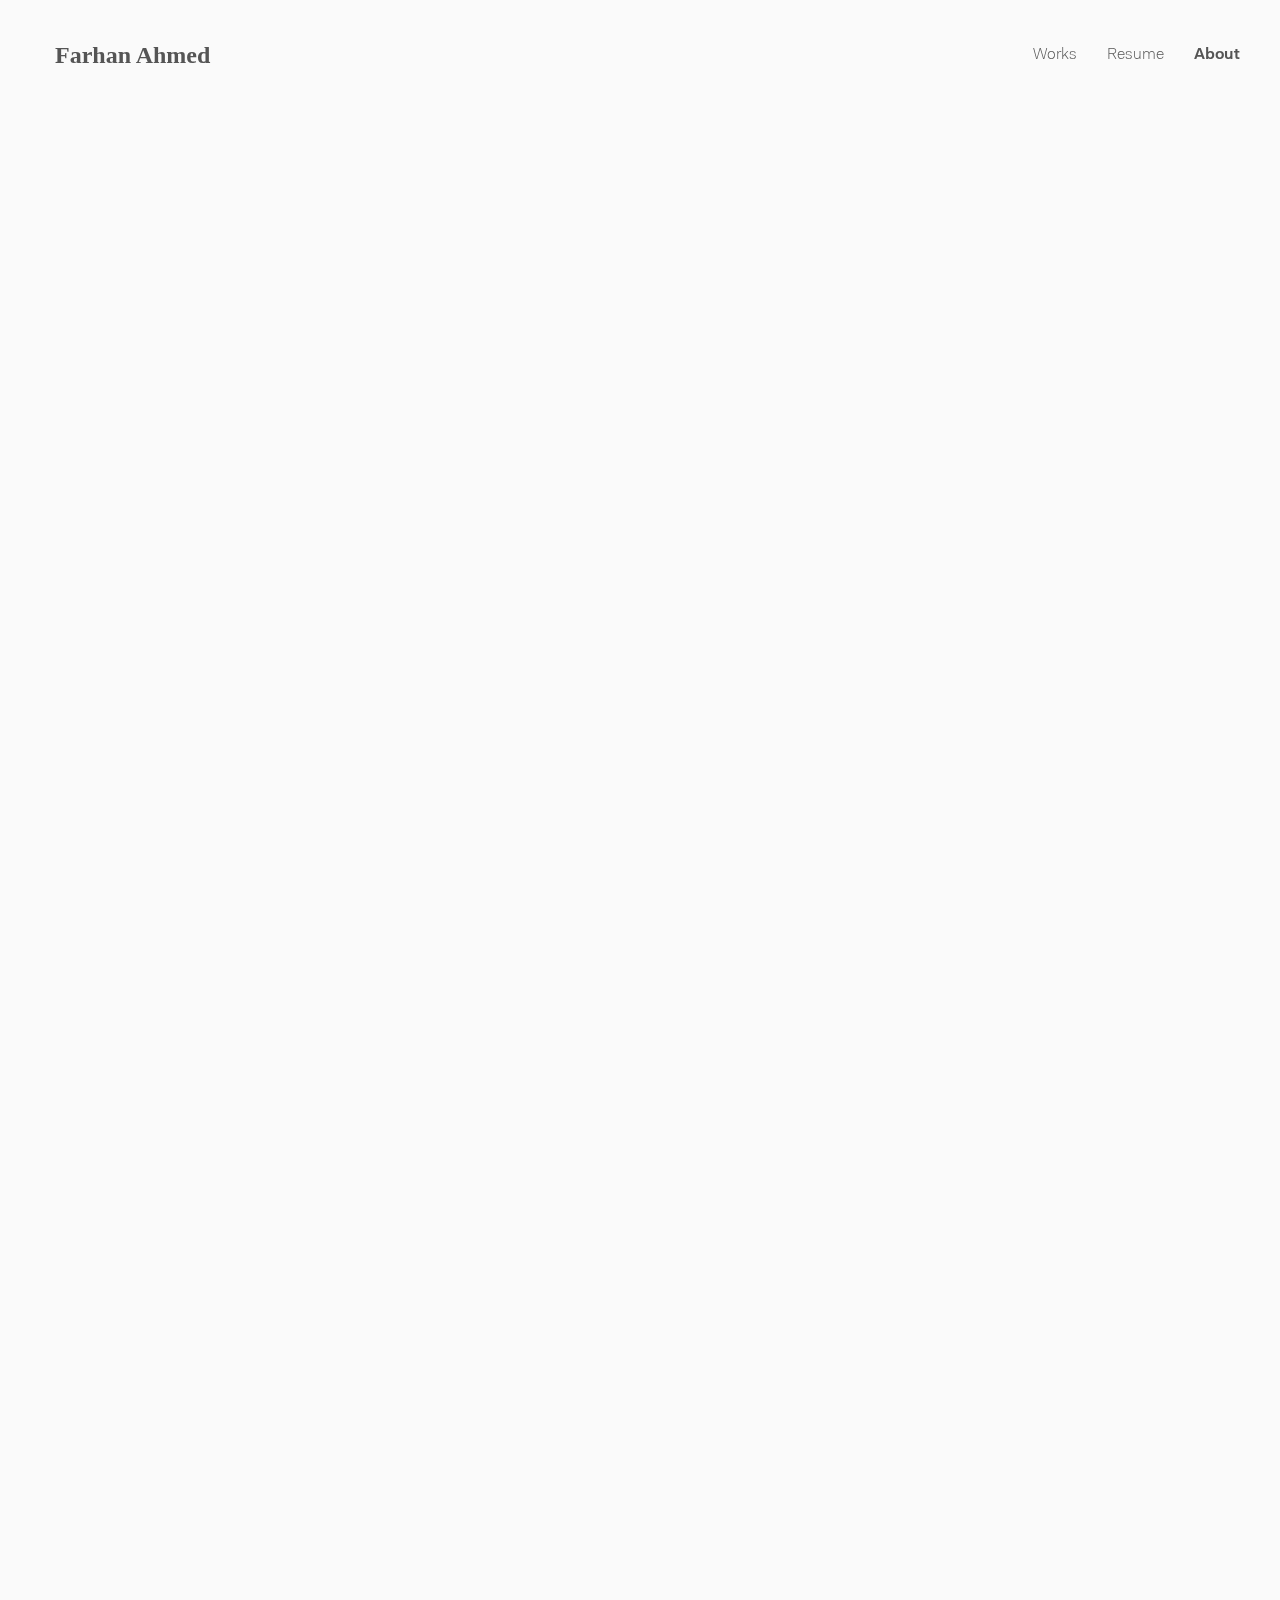
==== html/about-me.html @ 6e9c2b89 "added-ms-clarity" ====
<!DOCTYPE html>
<html>

  <head>
    
    <!-- Google tag (gtag.js) -->
    <script async src="https://www.googletagmanager.com/gtag/js?id=G-ZKFSQ82EQN"></script>
    <script>
    window.dataLayer = window.dataLayer || [];
    function gtag(){dataLayer.push(arguments);}
    gtag('js', new Date());
    
    gtag('config', 'G-ZKFSQ82EQN');
    </script>
    
    <!-- Microsoft clarity -->
    <script type="text/javascript">
      (function(c,l,a,r,i,t,y){
          c[a]=c[a]||function(){(c[a].q=c[a].q||[]).push(arguments)};
          t=l.createElement(r);t.async=1;t.src="https://www.clarity.ms/tag/"+i;
          y=l.getElementsByTagName(r)[0];y.parentNode.insertBefore(t,y);
      })(window, document, "clarity", "script", "nmdntxogv5");
    </script>
  

    <meta charset="utf-8">
    <meta name="viewport" content="width=device-width, user-scalable=false;">
    <title>About me</title>
    
    <!-- Latest compiled and minified CSS -->
<!-- jQuery -->
<script src="https://cdn.bootcss.com/jquery/2.1.1/jquery.min.js"></script>
<link rel="stylesheet" href="https://maxcdn.bootstrapcdn.com/bootstrap/3.3.7/css/bootstrap.min.css" integrity="sha384-BVYiiSIFeK1dGmJRAkycuHAHRg32OmUcww7on3RYdg4Va+PmSTsz/K68vbdEjh4u" crossorigin="anonymous">

<link rel="shortcut icon" type="image/x-icon" href="../../assets/logos/farhan_logo.ico">

<!-- Optional theme -->
<link rel="stylesheet" href="https://maxcdn.bootstrapcdn.com/bootstrap/3.3.7/css/bootstrap-theme.min.css" integrity="sha384-rHyoN1iRsVXV4nD0JutlnGaslCJuC7uwjduW9SVrLvRYooPp2bWYgmgJQIXwl/Sp" crossorigin="anonymous">

<!-- jQuery bootstrap.min.js-->
<script src="https://cdn.bootcss.com/jquery/2.1.1/jquery.min.js"></script>

<!-- Latest compiled and minified JavaScript -->
<script src="https://maxcdn.bootstrapcdn.com/bootstrap/3.3.7/js/bootstrap.min.js" integrity="sha384-Tc5IQib027qvyjSMfHjOMaLkfuWVxZxUPnCJA7l2mCWNIpG9mGCD8wGNIcPD7Txa" crossorigin="anonymous"></script>

    <link href="https://fonts.googleapis.com/css?family=Lato:300,300i,400,700,900|Roboto+Slab:300,400,700" rel="stylesheet">

    <!-- Stylesheet -->
    <link rel = "stylesheet" type = "text/css" href = "../css/style.css" />
    <link rel = "stylesheet" type = "text/css" href = "../css/fonts.css" />
    <link href="https://unpkg.com/aos@2.3.1/dist/aos.css" rel="stylesheet">
    <link rel="shortcut icon" type="image/x-icon" href="../assets/logos/farhan_logo.ico">

    <script src="https://use.fontawesome.com/a891bb0a11.js"></script>
    <script src="../js/script.js" charset="utf-8"></script>
    <script src="https://unpkg.com/aos@2.3.1/dist/aos.js"></script>


  </head>

  <body>

    <nav class="navbar navbar-default navbar-fixed-top" role="navigation">
      <div class="navbar-header">
        <button type="button" class="navbar-toggle" data-toggle="collapse" data-target="#collapsible-nav">
          <span class="sr-only">切换导航</span>
          <span class="icon-bar"></span>
          <span class="icon-bar"></span>
          <span class="icon-bar"></span>
        </button>
        <a class="navbar-brand" href="home.html">Farhan Ahmed</a>
      </div>
      <div class="collapse navbar-collapse navbar-right" id="collapsible-nav">
        <ul class="nav navbar-nav">
          <li><a class="hvr-underline-from-left" href="home.html#my-work">Works</a></li>
          <li><a class="hvr-underline-from-left" href="../assets/resume/Md_Farhan_Ahmed_Resume (3).pdf" target="_blank">Resume</a></li>
          <li><a class="selected hvr-underline-from-left" href="about-me.html">About</a></li>
        </ul>
      </div>
    </nav>
    
    <div class="container-fluid ">
      <div class="row" id="about-content" data-aos="fade-up" data-aos-duration="600">
        <div class="col-lg-7 col-md-7 col-sm-10 col-xs-12 col-centered">
          <div class="row">
            <div class="col-lg-7 col-md-7 col-sm-7 col-xs-12">
              <!-- Add different photos of activities and make the page more fun :) -->
              <h2>Hi, I'm Farhan o/</h2>
              <h6><span class="h6-T">Forward</span> Thinking Designer</h6>
              <br>
              <br>
              <div class="class hidden-lg hidden-md hidden-sm col-xs-12" style="padding:0px;">
                <img class="img-responsive" src="../assets/about-me-picture-3.jpg" alt="A picture of Farhan">
                <br><br>
              </div>
              <div class="subgroup">
                <h5 class="about-h5">Designer & Builder</h5>
                <p class="small-margin-bottom">I am a forward-thinking designer dedicated to creating works that improve people's lives.<br><br>

                  <span class="highlight highlight-about">I hold a Bachelor's degree in Cognitive Science with a minor in Computer Science from the University at Buffalo</span>, and a <span class="highlight highlight-about">Master's degree in Human-Computer Interaction from Carnegie Mellon University.</span> My professional experience includes roles as a Product Designer, UX Engineer, and Web Developer, gained during <span class="highlight highlight-about">my time at NASA Ames Research Center and National Fuel Gas.</span>
                  <br><br>
                
                  I am very much a big-picture thinker and enjoy working on products end to end, from research all the way to development. I bring unique, cross-functional insights to every project with my background in research, programming, and design. 
                </p>
              </div>
              <!-- <br> -->
              <!-- <br> -->
              <div class="subgroup">
                <h5 class="about-h5">Values</h5>
                <p class="small-margin-bottom">I believe values are what makes or breaks a person. Whether it's in my personal life or my professional career, these values hold a great importance to me. <br><br>

                  <span class="highlight highlight-about">Humility:</span> Being open minded and admitting when you're wrong is an important factor to me as a person. It allows me to grow in many different aspects as a person and all the roles I play in my life.  <span class="highlight highlight-about">It doesn't matter where you stand in life, anyone and everyone can be wrong, and that's ok.</span> <br><br>

                  <span class="highlight highlight-about">Enjoyment:</span> An often overlooked idea in general life is the enjoyment of what you do. To me, if I don't enjoy something, I move on. Of course, you can't enjoy everything every time but if you get to a point where  you don't find something fun, I think it's important to recognize that and move forward. <br><br>

                  <span class="highlight highlight-about">Honesty:</span> I am firm believer that the truth will always prevail. I very much value telling and being told the truth, there's no reason to hide it since it will come out at some point :/

                </p>
              </div>
              <!-- <br> -->
              <!-- <br> -->
              <div class="subgroup">
                <h5 class="about-h5">Hobbies & Interests</h5>
                <p><span class="highlight highlight-about">Going to the Gym:</span> Everyday I go to the gym and it's one of my favorite parts of my day. My favorite compound movement is the deadlift! I also really enjoy bench pressing although I can't say I'm all that impressive at it. As for muscle groups, I really enjoy bicep-oriented movements such as behind the back cable curls, reverse curls, and the classic barbell curls. <br><br>

                  <span class="highlight highlight-about">Trying New Things:</span> I love exploring new places, trying new experiences, and tasting different foods. I consider myself adventurous and willing to step outside my comfort zone, as long as it doesn't compromise my values.
              </p>
              </div>
            </div>

            <div class="col-side col-lg-5 col-md-5 col-sm-5 col-xs-12">
              <img class="img-responsive xs-hidden-manual" src="../assets/about-me-picture-3.jpg" alt="A picture of Farhan">
              <br><br><br>
              <div class="content-box-side">
                <h5 class="about-subtitle">Contact</h5>
                <a href="mailto:kaizufarhan@gmail.com"><p>kaizufarhan@gmail.com</p></a>
              </div>
              <br><br>
              <div class="content-box-side">
                <h5 class="about-subtitle">Connection & More</h5>
                <a href="https://www.linkedin.com/in/farhanahmed45/" target="_blank"><p>LinkedIn</p></a>
                <a href="../assets/resume/Md_Farhan_Ahmed_Resume (3).pdf" target="_blank"><p>Resume</p></a>
              </div>
            </div>
          </div>
        </div>
      </div>
    </div>
    <div class="container-fluid">
      <div class="row footer-row">
        <div class="footer col-xs-12 col-sm-12 col-md-12 col-lg-12">
          <p class="footer-text"></p>
        </div>
        <div class="footer-icons col-xs-12 col-sm-12 col-md-12 col-lg-12">
          <p>
            <a href="https://www.linkedin.com/in/farhanahmed45/" target="_blank"><i class="fa fa-linkedin fa-lg" aria-hidden="true"></i></a>
            <a href="mailto:kaizufarhan@gmail.com" target="_blank"><i class="fa fa-envelope-o fa-lg" aria-hidden="true"></i></a>
          </p>
          <br>
          <!-- <p class="footer-text-small">Tony Yanfeng Jin © 2017-2018 All Rights Reserved</p> -->

        </div>
      </div>
    </div>


  </body>

</html>
---- css/style.css ----
:root {
    --primary-black: #555555;
    --secondary-black: #868686;
    --tertiary-black: #aaaaaa;
    --primary-text: #111111;


    --highlight-main: #ebbd9e;
    --highlight-walker: #5AD1FF60;
    --highlight-up: #58CCD560;
    --highlight-REI: #FABB5460;
    --highlight-cook-fresh: #CFEB6860;
    --highlight-THD: #FDAA7560;
    --highlight-eatxplore: #F9CB4260;
    --highlight-fordscooter:#4297f960;
    --highlight-ubapp:#72b5fc7c;
    --highlight-thriller: #BB142215;
    --highlight-photos: #1A73E825;
    --highlight-google: #366FF225;
    --highlight-about: #ffdcc5;
    --highlight-nasa: #ffcfc7;

    --nasa-color:#E4002B;
    --ubapp-color:#005BBB;
    --THD-color:#F96302;
    --eatxplore-color:#F9CB42;
    --fordscooter-color: #1A72C4;
    --walker-color:#5AD1FF;
    --about-color: #FF4500;
    --cookfresh-color: #CFEB68;
    --photos-color:#1A73E8;
    --google-color:#366FF2;
}


body {
  background-color: #fafafa;
}

strong {
  font-weight: 400;
}

hr {
  color: var(--secondary-black);
  background-color: var(--secondary-black);
  border: none;
  height: 1px;
  width: 40px;
  margin-top: 20px;
  margin-bottom: 40px;
}

.subgroup {
  padding-bottom: 32px;
}

.subgroup li {
  margin-top: 8px;
  margin-left: 32px;
}


.p-center-wrapper {
  text-align: center;
  font-weight: 400;
}

.feature-row {
  padding-bottom: 80px;
}

.video-features {
    width: 85%;
    border-radius: 16px;
    box-shadow: 2px 4px 24px rgba(0,0,0,0.10);
}

.video-features-google {
    width: 90%;
    box-shadow: 2px 4px 24px rgba(0,0,0,0.10);
}

.video-feature-title {
  margin-top: 12vw;
  font-family: 'Circular Std Black' !important;
  font-size: 34px !important;
  padding-bottom: 12px;
  line-height: 40px !important;
}

.video-feature-title-google {
  margin-top: 8vw;
  font-family: 'Circular Std Black' !important;
  font-size: 34px !important;
  padding-bottom: 12px;
  line-height: 40px !important;
}



.video-feature-title-ubapp {
  color: var(--ubapp-color) !important;
}

.video-feature-title-eatxplore {
  color: var(--eatxplore-color) !important;
}

.video-feature-title-fordscooter {
  color: var(--fordscooter-color) !important;

}

.video-feature-title-photos {
  color: var(--photos-color) !important;
}

.video-feature-subtitle {
  font-family: 'Fakt', sans-serif;
  font-size: 18px;
  font-weight: 400;
  line-height: 24px;
  color: var(--primary-black);
  padding-bottom: 12px;
}


.video-alternative-title {
  font-family: 'Circular Std Black' !important;
  font-size: 56px !important;
  padding-bottom: 12px;
  line-height: 40px !important;
  color:#1A73E850 !important;
}

.video-alternative-subtitle {
  font-family: 'Fakt', sans-serif;
  font-size: 18px;
  font-weight: 400;
  line-height: 24px;
  color: var(--primary-black);
  padding-bottom: 12px;
}

.photos-pros {
  font-family: 'Circular Std Black';
  font-size: 18px;
  color: #5694EE;
  letter-spacing: 0.56px;
}

.video-feature-content {
  font-size: 14px !important;
  line-height: 20px !important;
}

.bg-nasa {
  background: url('../assets/nasa/bg-nasa-highlight-reel.mp4') no-repeat center center;
  background-size: cover;
}

.bg-fordscooter {
  background: url('../assets/ford-scooter/bg-fordscooter-1.png') no-repeat center center;
  background-size: cover;
}

.bg-ubapp {
  background: url('../assets/ubapp/bg-ubapp.png') no-repeat center center;
  background-size: cover;
}

.bg-THD {
  background: url('../assets/THD-jumbotron.jpg') no-repeat center center;
  background-size: cover;
}

.bg-eatxplore {
  background: url('../assets/eatxplore-jumbotron.jpg') no-repeat center center;
  background-size: cover;
}

.bg-walker {
  background: url('../assets/walker-jumbotron.jpg') no-repeat center center;
  background-size:cover;
}

.bg-up {
  background: url('../assets/up-jumbotron.jpg') no-repeat center center;
  background-size:cover;
}

.bg-REI {
  background: url('../assets/REI-jumbotron.jpg') no-repeat center center;
  background-size:cover;
}

.bg-cookfresh {
  background: url('../assets/cookfresh-jumbotron.jpg') no-repeat center center;
  background-size:cover;
}

.bg-thriller {
  background: url('../assets/thriller-jumbotron-gradient.jpg') no-repeat center center;
  background-size:cover;
}

.bg-photos {
  background: url('../assets/photos-jumbotron.png') no-repeat center center;
  background-size:cover;
}

.bg-google {
  background: url('../assets/google-jumbotron.png') no-repeat center center;
  background-size:cover;
}

.jumbotron {
  height: 100vh;
  color: var(--primary-black);
  background:transparent;
  padding-bottom: 0px;
  margin-bottom: 0px;
}

.jumbotron-text {
  position: absolute;
  top: 50%;
  left: 50%;
  -webkit-transform: translate(-50%, -50%);
  transform: translate(-50%, -50%);
}

.jumbotron h1 {
  font-family: 'Circular Std Medium' !important;
  font-size: 40px;
  color: var(--primary-black);
  text-align: center;
  text-transform: uppercase;
  letter-spacing: 8px;
}

.jumbotron p {
  font-family: 'Fakt', sans-serif;
  font-size: 16px;
  font-weight: 100;
  line-height: 32px;
  color: var(--secondary-black);
  text-align: center;
}

.first-section {
  margin-top: -120px !important;
}



/* Fade in Animation */
/* . {
    opacity: 0;
    -webkit-transition: opacity 1s ease-in;
       -moz-transition: opacity 1s ease-in;
        -ms-transition: opacity 1s ease-in;
         -o-transition: opacity 1s ease-in;
            transition: opacity 1s ease-in;
} */

/* ..load {
    opacity: 1;
} */

.spinner-wrapper {
  position: fixed;
  top: 0;
  left: 0;
  right: 0;
  bottom: 0;
  background-color: #FAFAFA;
  z-index: 999999;
}

.la-line-scale,
.la-line-scale > div {
    position: relative;
    -webkit-box-sizing: border-box;
       -moz-box-sizing: border-box;
            box-sizing: border-box;
}
.la-line-scale {
    display: block;
    font-size: 0;
    color: #fff;
}

.la-line-scale h4 {
  font-family: "Circular Std Black" !important;
  font-size: 18px;
  color: var(--primary-black);
  padding:4px 0px 2px 0px;
}

.la-line-scale h5 {
  font-family: "Fakt" !important;
  font-weight: 200;
  font-size: 14px;
  color: var(--primary-black);
  max-width: 500px;
  line-height: 20px;
}

.la-line-scale.la-dark {
    color: var(--primary-black);
}
.la-line-scale > div {
    display: inline-block;
    float: none;
    background-color: currentColor;
    border: 0 solid currentColor;
}
.la-line-scale {
    width: auto;
    height: auto;
    position: absolute;
    top: 50%;
    left: 50%;
    transform: translate(-50%, -70%);
}
.la-line-scale > div {
    width: 4px;
    height: 32px;
    margin: 2px;
    margin-top: 0;
    margin-bottom: 0;
    border-radius: 0;
    -webkit-animation: line-scale 1.2s infinite ease;
       -moz-animation: line-scale 1.2s infinite ease;
         -o-animation: line-scale 1.2s infinite ease;
            animation: line-scale 1.2s infinite ease;
}
.la-line-scale > div:nth-child(1) {
    -webkit-animation-delay: -1.2s;
       -moz-animation-delay: -1.2s;
         -o-animation-delay: -1.2s;
            animation-delay: -1.2s;
}
.la-line-scale > div:nth-child(2) {
    -webkit-animation-delay: -1.1s;
       -moz-animation-delay: -1.1s;
         -o-animation-delay: -1.1s;
            animation-delay: -1.1s;
}
.la-line-scale > div:nth-child(3) {
    -webkit-animation-delay: -1s;
       -moz-animation-delay: -1s;
         -o-animation-delay: -1s;
            animation-delay: -1s;
}
.la-line-scale > div:nth-child(4) {
    -webkit-animation-delay: -.9s;
       -moz-animation-delay: -.9s;
         -o-animation-delay: -.9s;
            animation-delay: -.9s;
}
.la-line-scale > div:nth-child(5) {
    -webkit-animation-delay: -.8s;
       -moz-animation-delay: -.8s;
         -o-animation-delay: -.8s;
            animation-delay: -.8s;
}
.la-line-scale.la-sm {
    width: 20px;
    height: 16px;
}
.la-line-scale.la-sm > div {
    width: 2px;
    height: 16px;
    margin: 1px;
    margin-top: 0;
    margin-bottom: 0;
}
.la-line-scale.la-2x {
    width: 80px;
    height: 64px;
}
.la-line-scale.la-2x > div {
    width: 8px;
    height: 64px;
    margin: 4px;
    margin-top: 0;
    margin-bottom: 0;
}
.la-line-scale.la-3x {
    width: 120px;
    height: 96px;
}
.la-line-scale.la-3x > div {
    width: 12px;
    height: 96px;
    margin: 6px;
    margin-top: 0;
    margin-bottom: 0;
}
/*
 * Animation
 */
@-webkit-keyframes line-scale {
    0%,
    40%,
    100% {
        -webkit-transform: scaleY(.4);
                transform: scaleY(.4);
    }
    20% {
        -webkit-transform: scaleY(1);
                transform: scaleY(1);
    }
}
@-moz-keyframes line-scale {
    0%,
    40%,
    100% {
        -webkit-transform: scaleY(.4);
           -moz-transform: scaleY(.4);
                transform: scaleY(.4);
    }
    20% {
        -webkit-transform: scaleY(1);
           -moz-transform: scaleY(1);
                transform: scaleY(1);
    }
}
@-o-keyframes line-scale {
    0%,
    40%,
    100% {
        -webkit-transform: scaleY(.4);
             -o-transform: scaleY(.4);
                transform: scaleY(.4);
    }
    20% {
        -webkit-transform: scaleY(1);
             -o-transform: scaleY(1);
                transform: scaleY(1);
    }
}
@keyframes line-scale {
    0%,
    40%,
    100% {
        -webkit-transform: scaleY(.4);
           -moz-transform: scaleY(.4);
             -o-transform: scaleY(.4);
                transform: scaleY(.4);
    }
    20% {
        -webkit-transform: scaleY(1);
           -moz-transform: scaleY(1);
             -o-transform: scaleY(1);
                transform: scaleY(1);
    }
}


/* Fade in Animation End */


#about-content p normal {
  font-weight: 400;
}

.selected {
  font-weight: bold !important;
}

.selected-footer {
  font-weight: bold !important;
  vertical-align: middle;
}

/*Centered column*/
.col-centered{
  float: none;
  margin: 0 auto;
}

.small-margin-bottom {
  margin-bottom: 10px !important;
}


.section-divider {
  padding-top: 80px;
  text-align: center;
  padding-bottom: 100px;
}

.dot1, .dot2 {
  margin-right: 30px;
}

.dot1, .dot2, .dot3 {
  display: inline-block;
  width: 5px;
  height: 5px;
  border-radius: 30%;
  -moz-border-radius: 30%;
  -webkit-border-radius: 30%;
  background-color: black;
}

.group .row {
  margin: 0px;
}



.subgroup-right-side {
  padding-left: 0px;
  padding-right: 15px;
}

/* Image that spans the whole container */
.full-img {
  width: 100%;
  height: 100%;
  border-radius: 6px;
}

/* Image that spans the whole screen */
.full-screen-img {
  width: 100%;
}

/* Highlight Text & Animation*/

.highlight {
  position: relative;
  background-origin: 0;
  background-size: 200% 100%;
  background-repeat: repeat-x;
  background-position: 0 100%;
  transition: background-position 0.8s ease-out;
  padding: 4px 0px;
}

.highlight.shown {
  position: relative;
  background-origin: 0;
  background-size: 200% 100%;
  background-repeat: repeat-x;
  background-position: -100% 100%;
  transition: background-position 0.8s ease-out;
}

.highlight-nasa {
  background-image: linear-gradient(to right, transparent 50%, var(--highlight-nasa) 50%);
}

.highlight-nasa.shown {
  background-image: linear-gradient(to right, transparent 50%, var(--highlight-nasa) 50%);
}

.highlight-fordscooter {
  background-image: linear-gradient(to right, transparent 50%, var(--highlight-fordscooter) 50%);
}

.highlight-fordscooter.shown {
  background-image: linear-gradient(to right, transparent 50%, var(--highlight-fordscooter) 50%);
}

.highlight-ubapp {
  background-image: linear-gradient(to right, transparent 50%, var(--highlight-ubapp) 50%);
}

.highlight-ubapp.shown {
  background-image: linear-gradient(to right, transparent 50%, var(--highlight-ubapp) 50%);
}

.highlight-about {
  background-image: linear-gradient(to right, transparent 50%, var(--highlight-about) 50%);
}

.highlight-about.shown {
  background-image: linear-gradient(to right, transparent 50%, var(--highlight-about) 50%);
}



.highlight-link {
  position: relative;
  background-image: linear-gradient(to right, transparent 50%, var(--highlight-main) 50%);
  background-origin: 0;
  background-size: 200% 30%;
  background-repeat: repeat-x;
  background-position: 0 80%;
  transition: background-position 0.8s ease-out;
  transition-delay: 0.5s;
  padding: 4px 0px;
}

.highlight-link.shown {
  position: relative;
  background-image: linear-gradient(to right, transparent 50%, var(--highlight-main) 50%);
  background-origin: 0;
  background-size: 200% 30%;
  background-repeat: repeat-x;
  background-position: -100% 80%;
  transition: background-position 0.8s ease-out;
  transition-delay: 0.5s;
}


.ubapp-h5{
  border-left: 6px solid var(--ubapp-color);
  padding-left: 28px;
}

.fordscooter-h5 {
  border-left: 6px solid var(--fordscooter-color);
  padding-left: 28px;
}

.nasa-h5 {
  border-left: 6px solid var(--nasa-color);
  padding-left: 28px;
}

.nasa-h3{
  border-left: 3px solid var(--nasa-color);
  padding-left: 28px;
  font-style: italic;
}

.walker-h5 {
  border-left: 6px solid var(--walker-color);
  padding-left: 28px;
}

.about-h5 {
  border-left: 6px solid var(--about-color);
  padding-left: 28px;
}

.cookfresh-h5 {
  border-left: 6px solid var(--cookfresh-color);
  padding-left: 28px;
}

.photos-h5 {
  border-left: 6px solid var(--photos-color);
  padding-left: 28px;
}

.google-h5 {
  border-left: 6px solid var(--google-color);
  padding-left: 28px;
}

.img-caption {

  text-align: center;
  font-size: 12px !important;
  font-weight: 100 !important;
  font-style: italic;
}




/********* Down arrow on Portfolio page **********/
@-moz-keyframes bounce {
  0%, 20%, 50%, 80%, 100% {
    -moz-transform: translateY(0);
    transform: translateY(0);
  }
  40% {
    -moz-transform: translateY(-20px);
    transform: translateY(-20px);
  }
  60% {
    -moz-transform: translateY(-10px);
    transform: translateY(-10px);
  }
}
@-webkit-keyframes bounce {
  0%, 20%, 50%, 80%, 100% {
    -webkit-transform: translateY(0);
    transform: translateY(0);
  }
  40% {
    -webkit-transform: translateY(-20px);
    transform: translateY(-20px);
  }
  60% {
    -webkit-transform: translateY(-10px);
    transform: translateY(-10px);
  }
}
@keyframes bounce {
  0%, 20%, 50%, 80%, 100% {
    -moz-transform: translateY(0);
    -ms-transform: translateY(0);
    -webkit-transform: translateY(0);
    transform: translateY(0);
  }
  40% {
    -moz-transform: translateY(-20px);
    -ms-transform: translateY(-20px);
    -webkit-transform: translateY(-20px);
    transform: translateY(-20px);
  }
  60% {
    -moz-transform: translateY(-10px);
    -ms-transform: translateY(-10px);
    -webkit-transform: translateY(-10px);
    transform: translateY(-10px);
  }
}

i {
  display: block;
  color: var(--primary-black);
}
.arrow {
  position: absolute;
  bottom: 0;
  left: 50%;
  margin-left: -20px;
  margin-bottom: -8px;
  width: 40px;
  height: 0px; /*change with size of arrow to make sit on bottom */
/*   background-image: url(); */
/*   background-size: contain; */
}

.bounce {
  -moz-animation: bounce 2s ;
  -webkit-animation: bounce 2s ;
  animation: bounce 2s ;
  animation-delay: 1s;
}
/********* end of down arrow *************/


/* Portfolio Card Grid Only*/
.thumbnail-grid {
  margin: 4px 0 0 0;
  padding: 0;
  list-style: none;
  display: block;
  text-align: center;
  width:100%;
}

.thumbnail-grid:after {
  clear: both;
}

.thumbnail-grid:after, .imgbox:before {
  content: '';
  display: table;
}



/**********************Side bar for navigation in portfolio pieces*******************8*/
.bs-docs-sidebar {
  padding-left: 20px;
  margin-top: 20px;
  margin-bottom: 20px;
}
/* all links in sidebar*/
.bs-docs-sidebar .nav>li>a {
    color: var(--secondary-black);
    padding: 4px 20px;
    font-family: 'Fakt', sans-serif;
    font-size: 1.1em;
    font-weight: 200;
}
/* nested links in sidebar*/
.bs-docs-sidebar .nav .nav>li>a {
    padding-top: 1px;
    padding-bottom: 1px;
    padding-left: 30px;
    font-size: 1em;
}
/* add transparent border to all links in sidebar*/
.bs-docs-sidebar .nav>li>a {
    border-left: 2px solid transparent;
}
/* active & hover links in sidebar*/
.bs-docs-sidebar .nav>.active>a,
.bs-docs-sidebar .nav>li>a:hover,
.bs-docs-sidebar .nav>li>a:focus {
    color: var(--primary-black);
    text-decoration: none;
    font-weight: 400;
    background-color: transparent;
    border-left: 1px solid black;
}
/* change font weight for all active links in sidebar*/
.bs-docs-sidebar .nav>.active>a,
.bs-docs-sidebar .nav>.active:hover>a,
.bs-docs-sidebar .nav>.active:focus>a {
    font-weight: 700;
}
/* change font weight for nested active links in sidebar*/
.bs-docs-sidebar .nav .nav>.active>a,
.bs-docs-sidebar .nav .nav>.active:hover>a,
.bs-docs-sidebar .nav .nav>.active:focus>a {
    font-weight: 400;
}
/*to make sidebar scrollable*/
.bs-docs-sidebar > ul {
    overflow-y: auto;
    height: 100%;
}

/* hide all (inactive) nested list */
.bs-docs-sidebar .nav ul.nav {
    display: none;
}
/* show active nested list */
.bs-docs-sidebar .nav>.active>ul.nav {
    display: block;
}
/**********************Side bar for navigation in portfolio pieces END*******************8*/


/* footer */
.footer p a {
  color: var(--primary-black);
}

.footer p a:hover, .footer p a:focus {
  text-decoration: none;
}

.footer-row i {
  color: var(--primary-black);
}

.footer-row i:hover {
  color: var(--primary-black);
  opacity: 0.5;
}


.video-wrapper {
	position: relative;
	padding-bottom: 56.25%; /* 16:9 */
	padding-top: 25px;
	height: 0;
}
.video-wrapper iframe {
	position: absolute;
	top: 0;
	left: 0;
	width: 100%;
	height: 100%;
  transform: scale(1) !important;
}


/*****Button Underline From Left *******/
.hvr-underline-from-left {
  display: inline-block;
  vertical-align: middle;
  -webkit-transform: perspective(1px) translateZ(0);
  transform: perspective(1px) translateZ(0);
  box-shadow: 0 0 1px transparent;
  position: relative;
  overflow: hidden;
}
.hvr-underline-from-left:before {
  content: "";
  position: absolute;
  z-index: -1;
  left: 0;
  right: 100%;
  bottom: 0;
  background: var(--secondary-black);
  height: 1px;
  -webkit-transition-property: right;
  transition-property: right;
  -webkit-transition-duration: 0.3s;
  transition-duration: 0.3s;
  -webkit-transition-timing-function: ease-out;
  transition-timing-function: ease-out;
}
.hvr-underline-from-left:hover:before, .hvr-underline-from-left:focus:before, .hvr-underline-from-left:active:before {
  right: 0;
}

/* new font */







/******************** different screen sizes **************************/


/*Large screen*/
@media only screen and (min-width: 991px) {

  body {
    /* margin-top: 120px; */
    margin-top: 17vh;
  }

  .navbar-default {

    /* Projects Copy: */
    font-family: 'Fakt';
    font-weight: 200;
    font-size: 16px;
    color: var(--primary-black);
    text-align: justify;
    background-color: transparent;
    padding: 30px 40px 40px 40px;
    border: none;
    background-image: none;
    box-shadow: none;
  }

  .navbar-brand {
    color: var(--primary-black) !important;
    font-weight: 600;
    font-size: 1.5em;
    font-family: cursive !important;
  }

  .navbar-default .navbar-nav>li>a {
    color: var(--primary-black);
    font-weight: 200;
    padding: 0px 0px 10px 0px;
    margin: 15px 15px 0px 15px;
  }

  .navbar-default .navbar-nav>li>a:focus, .navbar-default .navbar-nav>li>a:hover {
    color: var(--primary-black);
  }

  #tshape {
    max-width: 30vw;
    height: auto;
    margin-bottom: 24px;
  }

  .portfolio-title {
    /* forward-thinking designer */
    font-family: 'Circular Std Black' !important;
    font-size: 2.2vw;
    color: var(--primary-black);
    text-align: center;
    margin-bottom: 1.5vh;
  }


  /* Portfolio Cards Large Screen */
  .card {
    background: #FAFAFA;
    box-shadow: 0 2px 44px 0 rgba(0,0,0,0.14);
    border-radius: 16px;
    width: 450px;
    height: 480px;
    margin: auto;
    position: relative;
    -webkit-transition: all 250ms cubic-bezier(.02, .01, .47, 1);
    -moz-transition: all 250ms cubic-bezier(.02, .01, .47, 1);
    transition: all 250ms cubic-bezier(.02, .01, .47, 1);
  }

  .card:hover {
    box-shadow: 0px 32px 60px rgba(0, 0, 0, 0.16);
    transform: translate(0px, -12px) !important;
    transition-delay: 0s !important;
    -webkit-transition: all 250ms cubic-bezier(.02, .01, .47, 1);
    -moz-transition: all 250ms cubic-bezier(.02, .01, .47, 1);
    transition: all 250ms cubic-bezier(.02, .01, .47, 1);
  }

  .card-pants {
    text-align: left;
    position: absolute;
    top:67%;
    margin-left: 36px;
    margin-right: 36px;
  }

  .card-title {
    /* portfolio-walker-thumbnail: */
    /* Mirror Mirror: */
    font-family: "Circular Std Bold" !important;
    font-size: 24px;
    color: var(--primary-black);
    margin-bottom: 8px;
  }

  .card-subtitle {
    /* UX Design, UX Resear: */
    font-family: "Circular Std Book" !important;
    font-size: 14px;
    color: var(--tertiary-black);
    margin-bottom: 20px;
  }

  .card-content {
    /* Cultivating Mindfuln: */
    font-family: 'Fakt', sans-serif;
    font-weight: 200;
    font-size: 16px;
    color: var(--primary-black);
    line-height: 22px;
  }

  .thumbnail-grid li {
    width: 450px;
    height: 500px;
    display: inline-block;
    margin: 15px;
  }

  .large-img {
      width:75%;
      margin-left:12.5%;
  }

  .subgroup-left-side p {
    font-family: 'Fakt', sans-serif;
    font-size: 16px;
    font-weight: 200;
    line-height: 28px;
    margin-bottom: 48px;
    color: var(--primary-text);
  }

  .subgroup-right-side p {
    font-family: 'Fakt', sans-serif;
    font-size: 14px;
    font-weight: 200;
    margin-bottom: 32px;
    color: var(--primary-text);
  }

  .subgroup-left-side h4 {
    margin-bottom: 16px;
    font-family: 'Circular Std Bold';
    font-size: 20px;
    color: var(--primary-black);
    letter-spacing: 0.8px;
  }

  .subgroup-right-side h4 {
    font-family: 'Circular Std Bold', sans-serif;
    font-weight: 400;
    font-size: 18px;
    color: var(--primary-black);
    letter-spacing: 0.8px;
  }

  .subgroup-left-side {
    padding-left: 0px;
    padding-right: 60px;
  }
}


/*Larger than medium but smaller than largest screen*/
@media only screen and (min-width: 768px) and (max-width: 991px) {

  body {
    margin-top: 120px;
  }


  .navbar-default {
    font-family: 'Fakt', sans-serif;
    font-size: 15px;
    font-weight: 200;
    background-color: #FAFAFA;
    padding: 8px 40px 8px 40px;
    box-shadow: 0 2px 20px 0 rgba(0,0,0,0.14);
  }

  .navbar-brand {
    color: var(--primary-black) !important;
    font-weight: 400;
    font-size: 1.5em;
    font-family: cursive !important;
  }

  .navbar-default .navbar-nav>li>a {
    color: var(--primary-black);
    font-weight: 200;
    padding: 0px 0px 10px 0px;
    margin: 15px 15px 0px 15px;
  }

  .navbar-default .navbar-nav>li>a:focus, .navbar-default .navbar-nav>li>a:hover {
    color: var(--primary-black);
  }


  /*****Button Underline From Left *******/
  .hvr-underline-from-left {
    display: inline-block;
    vertical-align: middle;
    -webkit-transform: perspective(1px) translateZ(0);
    transform: perspective(1px) translateZ(0);
    box-shadow: 0 0 1px transparent;
    position: relative;
    overflow: hidden;
  }
  .hvr-underline-from-left:before {
    content: "";
    position: absolute;
    z-index: -1;
    left: 0;
    right: 100%;
    bottom: 0;
    background: var(--primary-black);
    height: 1px;
    -webkit-transition-property: right;
    transition-property: right;
    -webkit-transition-duration: 0.3s;
    transition-duration: 0.3s;
    -webkit-transition-timing-function: ease-out;
    transition-timing-function: ease-out;
  }
  .hvr-underline-from-left:hover:before, .hvr-underline-from-left:focus:before, .hvr-underline-from-left:active:before {
    right: 0;
  }

  .large-img {
    width:100%;
  }

  #tshape {
    max-width: 450px;
    height: auto;
    opacity: 0.6;
    margin-bottom: 24px;
  }

  .portfolio-title {
    /* T for Tony, Your T-S: */
    font-family: 'Circular Std Black' !important;
    font-size: 28px;
    color: var(--primary-black);
    text-align: center;
  }

  /* Portfolio Cards Medium Screen */

  .card {
    background: #FAFAFA;
    box-shadow: 0 2px 44px 0 rgba(0,0,0,0.14);
    border-radius: 16px;
    width: 320px;
    height: 360px;
    margin: auto;
    position: relative;
    -webkit-transition: all 250ms cubic-bezier(.02, .01, .47, 1);
    -moz-transition: all 250ms cubic-bezier(.02, .01, .47, 1);
    transition: all 250ms cubic-bezier(.02, .01, .47, 1);
  }

  .card:hover {
    box-shadow: 0px 32px 60px rgba(0, 0, 0, 0.16);
    transform: translate(0px, -12px) !important;
    transition-delay: 0s !important;
    -webkit-transition: all 250ms cubic-bezier(.02, .01, .47, 1);
    -moz-transition: all 250ms cubic-bezier(.02, .01, .47, 1);
    transition: all 250ms cubic-bezier(.02, .01, .47, 1);
  }

  .card-pants {
    text-align: left;
    position: absolute;
    top:64%;
    margin-left: 36px;
    margin-right: 36px;
  }

  .card-title {
    /* portfolio-walker-thumbnail: */
    /* Mirror Mirror: */
    font-family: "Circular Std Black" !important;
    font-size: 18px;
    color: var(--primary-black);
    margin-bottom: 4px;
  }

  .card-subtitle {
    /* UX Design, UX Resear: */
    font-family: "Circular Std Book" !important;
    font-size: 12px;
    color: var(--tertiary-black);
    margin-bottom: 16px;
  }

  .card-content {
    /* Cultivating Mindfuln: */
    font-family: 'Fakt', sans-serif;
    font-weight: 200;
    font-size: 14px;
    color: var(--primary-black);
    line-height: 20px;
  }

  .thumbnail-grid li {
    width: 320px;
    height: 360px;
    display: inline-block;
    margin: 15px;
  }

  .subgroup-left-side p {
    font-family: 'Fakt', sans-serif;
    font-size: 16px;
    font-weight: 200;
    line-height: 28px;
    margin-bottom: 48px;
    color: var(--primary-black);
  }

  .subgroup-right-side p {
    font-family: 'Fakt', sans-serif;
    font-size: 14px;
    font-weight: 200;
    margin-bottom: 32px;
    color: var(--primary-black);
  }

  .subgroup-left-side h4 {
    margin-bottom: 16px;
    font-family: 'Circular Std Bold';
    font-size: 20px;
    color: var(--primary-black);
    letter-spacing: 0.8px;
  }

  .subgroup-right-side h4 {
    font-family: 'Circular Std Bold', sans-serif;
    font-weight: 400;
    font-size: 18px;
    color: var(--primary-black);
    letter-spacing: 0.8px;
  }

  .subgroup-left-side {
    padding-left: 0px;
    padding-right: 0px;
  }
}



/*Everything larger than medium*/
@media only screen and (min-width: 768px) {

  .portfolio-row {
    padding: 0px 50px 20px 50px;
  }

  .footer-row {
    margin: 70px 50px 15px 50px;
    background: transparent;
    position: relative;
    z-index: 0;
  }

  .main-content {
    padding: 0px 20px 20px 40px;
  }

  .bg {
  position: absolute;
    width: 100%;
    height: 100vh; /*same height as jumbotron */
    top:0;
    left:0;
    z-index: -1;
  }

  .bg-nasa video {
    position: absolute;
    top: 50%;
    left: 50%;
    width: 100%;
    height: 100%;
    object-fit: cover;
    transform: translate(-50%, -50%);
    z-index: -1;
    overflow: hidden;
  }

  /* .mute-button {
    position: absolute;
    top: 20px;
    right: 20px;
    z-index: 1;
    background-color: rgba(0, 0, 0, 0.5);
    color: white;
    border: none;
    border-radius: 5px;
    padding: 10px;
    cursor: pointer;
  } */

  
  /* .bg-nasa {
    background: url('../assets/nasa/bg-nasa-highlight-reel.mp4') no-repeat center center;
    background-size: cover;
  } */

  .bg-fordscooter {
    background: url('../assets/ford-scooter/bg-fordscooter-1.png') no-repeat center center;
    background-size: cover;
  }

  .bg-ubapp {
    background: url('../assets/ubapp/bg-ubapp.png') no-repeat center center;
    background-size: cover;
  }

  .bg-THD {
    background: url('../assets/THD-jumbotron.jpg') no-repeat center center;
    background-size: cover;
  }

  .bg-eatxplore {
    background: url('../assets/eatxplore-jumbotron.jpg') no-repeat center center;
    background-size: cover;
  }

  .bg-walker {
    background: url('../assets/walker-jumbotron.jpg') no-repeat center center;
    background-size:cover;
  }

  .bg-up {
    background: url('../assets/up-jumbotron.jpg') no-repeat center center;
    background-size:cover;
  }

  .bg-REI {
    background: url('../assets/REI-jumbotron.jpg') no-repeat center center;
    background-size:cover;
  }

  .bg-cookfresh {
    background: url('../assets/cookfresh-jumbotron.jpg') no-repeat center center;
    background-size:cover;
  }


  /***********Each individual project.HTML*****************/

  .article-title {
    font-family: 'Circular Std Black' !important;
    font-size: 40px;
    color: var(--primary-black);
    text-align: center;
  }

  .article-subtitle {
    font-family: 'Fakt', sans-serif;
    font-size: 18px;
    font-weight: 200;
    line-height: 32px;
    color: var(--secondary-black);
    text-align: center;
  }

  .group h3 {
    font-family: 'Circular Std Bold';
    font-size: 24px;
    color: var(--primary-black);
    margin-bottom: 25px;
    text-align: center;
    text-transform: uppercase;
    letter-spacing: 2px;
  }

  .subgroup h4 {
    margin-bottom: 16px;
    font-family: 'Circular Std Bold';
    font-size: 20px;
    color: var(--primary-black);
    letter-spacing: 0.8px;
  }

  .subgroup h5 {
    font-family: 'Circular Std Medium';
    font-size: 18px;
    line-height: 32px;
    color: var(--primary-black);
  }

  .subgroup .list-title {
    font-family: 'Circular Std Medium';
    font-size: 15px;
    color: var(--primary-black);
  }

  .subgroup p {
    font-family: 'Fakt', sans-serif;
    font-size: 16px;
    font-weight: 200;
    line-height: 30px;
    margin-bottom: 48px;
    color: var(--primary-text);
  }

  .subgroup ul {
    font-family: 'Fakt', sans-serif;
    font-size: 16px;
    font-weight: 200;
    line-height: 24px;
    margin-bottom: 48px;
    color: var(--primary-text);
  }

  .black-button {
    border-width: 2px;
    border-radius: 100px;
    border-color: transparent;
    margin-top: 24px;
    margin-left: 10px;
    margin-right: 10px;
    padding: 12px 40px;
    background: transparent;
    background-color: #FAFAFA;
    color:var(--primary-black);
    font-size: 14px;
    font-weight: 400;
    font-family: 'Fakt' sans-serif !important;
    text-transform: uppercase;
    letter-spacing: 2px;
    box-shadow: 0 2px 20px 0 rgba(0,0,0,0.14);
    /* transition: .3s;
    -webkit-transition: .3s; */
    -webkit-transition: all 250ms cubic-bezier(.02, .01, .47, 1);
    -moz-transition: all 250ms cubic-bezier(.02, .01, .47, 1);
    transition: all 250ms cubic-bezier(.02, .01, .47, 1);
  }


  .black-button:hover {
    /* background-color: var(--primary-black); */
    /* color:white; */
    color:var(--primary-black);
    box-shadow: 0px 8px 40px rgba(0, 0, 0, 0.16);
    transform: translate(0px, -6px);
    transition-delay: 0s !important;
  }

  .black-button:focus {outline:0;}

  .footer p {
    font-family: 'Fakt';
    font-weight: 100;
    color: var(--primary-black);
    text-align: center;
  }

  .footer-text {
    font-family: 'Fakt';
    font-weight: 100;
    color: var(--primary-black);
    text-align: center;
  }

  .footer-text-small {
    font-family: 'Fakt';
    font-weight: 100;
    color: var(--primary-black);
    text-align: center;
    font-size: 10px;
  }

  .footer-icons p {
    text-align: center;
  }

  .footer-icons i {
    padding: 12px 12px 0px 12px;
  }

  iframe {
    margin: 0 auto;
    display: block;
    text-align: center;
  }

  #template-to-top {
    position: fixed;
    bottom: 30px;
    right: 50px;
    padding: 10px 13px 10px 13px;
    border-radius: 50%;
    z-index: 1;
    background-color: #FAFAFA;
    color:var(--primary-black);
    box-shadow: 0 2px 20px 0 rgba(0,0,0,0.14);
    /* transition: .3s;
    -webkit-transition: .3s; */
    -webkit-transition: all 250ms cubic-bezier(.02, .01, .47, 1);
    -moz-transition: all 250ms cubic-bezier(.02, .01, .47, 1);
    transition: all 250ms cubic-bezier(.02, .01, .47, 1);
  }

  #template-to-top:hover {
    box-shadow: 0px 8px 40px rgba(0, 0, 0, 0.16);
    transform: translate(0px, -6px);
    transition-delay: 0s !important;
  }

  .col-side {
    padding-left: 32px;
  }
}


/*Mobile screen*/
@media only screen and (max-width: 767px) {

  body {
    margin-top: 80px;
  }

  .video-features {
      max-width: 250px;
      display: block;
      margin: 0 auto;
  }

  .bg {
    position: absolute;
    width: 100%;
    height: 100%;
    top:0;
    left:0;
    z-index: -1;
  }

  .bg-walker {
    background: url('../assets/walker-jumbotron-mobile.jpg') no-repeat center center;
    background-size:cover;
  }

  .bg-up {
    background: url('../assets/up-jumbotron-mobile.jpg') no-repeat center center;
    background-size:cover;
  }

  .xs-hidden-manual {
    display:none;
  }

  

  .navbar-default {
    font-family: 'Fakt', sans-serif;
    font-size: 15px;
    font-weight: 200;
    background-color: #FAFAFA;
    padding: 8px 8px 8px 8px;
    box-shadow: 0 2px 20px 0 rgba(0,0,0,0.14);
  }

  .navbar-brand {
    color: var(--primary-black) !important;
    font-weight: normal;
    font-size: 1.2em;
    font-family: cursive !important;
  }

  .navbar-default .navbar-nav>li>a {
    color: var(--primary-black);
    font-weight: 200;
  }

  .navbar-default .navbar-nav>li>a:focus, .navbar-default .navbar-nav>li>a:hover {
    color: var(--primary-black);
  }

  .portfolio-row {
    padding: 0px 10px 20px 10px;
  }

  .footer-row {
    margin: 30px 10px 10px 10px;
    color:var(--primary-black);
    position: relative;
    z-index: 0;
  }

  #tshape {
    max-width: 320px;
    height: auto;
    opacity: 0.6;
    margin-top: 40px;
    margin-bottom: 16px;
  }

  .portfolio-title {
    /* T for Tony, Your T-S: */
    font-family: 'Circular Std Black' !important;
    font-size: 24px;
    color: var(--primary-black);
    text-align: center;
  }

  /* Portfolio Cards Medium Screen */
  .card {
    background: #FAFAFA;
    box-shadow: 0 2px 44px 0 rgba(0,0,0,0.14);
    border-radius: 16px;
    width: 320px;
    height: 360px;
    margin: auto;
    position: relative;
    -webkit-transition: all 250ms cubic-bezier(.02, .01, .47, 1);
    -moz-transition: all 250ms cubic-bezier(.02, .01, .47, 1);
    transition: all 250ms cubic-bezier(.02, .01, .47, 1);
  }

  .card:hover {
    box-shadow: 0px 32px 60px rgba(0, 0, 0, 0.16);
    transform: translate(0px, -12px) !important;
    transition-delay: 0s !important;
    -webkit-transition: all 250ms cubic-bezier(.02, .01, .47, 1);
    -moz-transition: all 250ms cubic-bezier(.02, .01, .47, 1);
    transition: all 250ms cubic-bezier(.02, .01, .47, 1);
  }

  .card-pants {
    text-align: left;
    position: absolute;
    top:64%;
    margin-left: 36px;
    margin-right: 36px;
  }

  .card-title {
    /* portfolio-walker-thumbnail: */
    /* Mirror Mirror: */
    font-family: "Circular Std Black" !important;
    font-size: 18px;
    color: var(--primary-black);
    margin-bottom: 4px;
  }

  .card-subtitle {
    /* UX Design, UX Resear: */
    font-family: "Circular Std Book" !important;
    font-size: 12px;
    color: var(--tertiary-black);
    margin-bottom: 16px;
  }

  .card-content {
    /* Cultivating Mindfuln: */
    font-family: 'Fakt', sans-serif;
    font-weight: 200;
    font-size: 14px;
    color: var(--primary-black);
    line-height: 20px;
  }

  .thumbnail-grid li {
    width: 320px;
    height: 360px;
    display: inline-block;
    margin: 15px;
  }

  .main-content {
    padding: 0px 20px 20px 20px;
  }

  /******Individual product pages.HTML******/

  .article-title {
    font-family: 'Circular Std Black' !important;
    font-size: 36px;
    color: var(--primary-black);
    text-align: center;
  }

  .article-subtitle {
    font-family: 'Fakt', sans-serif;
    font-size: 16px;
    font-weight: 200;
    line-height: 24px;
    color: var(--secondary-black);
    text-align: center;
  }


  .group h3 {
    font-family: 'Circular Std Bold';
    font-size: 28px;
    color: var(--primary-black);
    margin-bottom: 25px;
    text-align: center;
  }

  .subgroup h4 {
    margin-bottom: 16px;
    font-family: 'Circular Std Bold';
    font-size: 16px;
    color: var(--primary-black);
    letter-spacing: 0.5px;
  }

  .subgroup h5 {
    font-family: 'Circular Std Medium';
    font-size: 14px;
    line-height: 16px;
    color: var(--primary-black);
  }

  .subgroup p {
    font-family: 'Fakt', sans-serif;
    font-size: 15px;
    font-weight: 300;
    line-height: 24px;
    margin-bottom: 28px;
    color: var(--primary-text);
  }

  .subgroup ul {
    font-family: 'Fakt', sans-serif;
    font-size: 15px;
    font-weight: 300;
    line-height: 24px;
    margin-bottom: 28px;
    color: var(--primary-text);
  }

  .subgroup-left-side p {
    font-family: 'Fakt', sans-serif;
    font-size: 15px;
    font-weight: 300;
    line-height: 24px;
    margin-bottom: 28px;
    color: var(--primary-text);
  }

  .subgroup-right-side p {
    font-family: 'Fakt', sans-serif;
    font-size: 14px;
    font-weight: 300;
    margin-bottom: 24px;
    color: var(--primary-text);
  }

  .subgroup-left-side h4 {
    margin-bottom: 16px;
    font-family: 'Circular Std Bold';
    font-size: 16px;
    color: var(--primary-black);
    letter-spacing: 0.5px;
  }

  .subgroup-right-side h4 {
    font-family: 'Circular Std Bold', sans-serif;
    font-weight: 400;
    font-size: 15px;
    color: var(--primary-black);
    letter-spacing: 0.5px;
  }

  .subgroup-left-side {
    padding-left: 0px;
    padding-right: 0px;
  }

  strong {
    font-weight: 500;
  }

  .black-button {
    border-width: 2px;
    border-radius: 100px;
    border-color: transparent;
    margin-top: 16px;
    margin-left: 5px;
    margin-right: 5px;
    margin-bottom: 8px;
    padding: 8px 32px;
    background: transparent;
    background-color: #FAFAFA;
    color:var(--primary-black);
    font-size: 12px;
    font-weight: 400;
    font-family: 'Fakt' sans-serif !important;
    text-transform: uppercase;
    letter-spacing: 2px;
    box-shadow: 0 2px 20px 0 rgba(0,0,0,0.14);
    /* transition: .3s;
    -webkit-transition: .3s; */
    -webkit-transition: all 250ms cubic-bezier(.02, .01, .47, 1);
    -moz-transition: all 250ms cubic-bezier(.02, .01, .47, 1);
    transition: all 250ms cubic-bezier(.02, .01, .47, 1);
  }


  .black-button:hover {
    /* background-color: var(--primary-black); */
    /* color:white; */
    color:var(--primary-black);
    box-shadow: 0px 8px 40px rgba(0, 0, 0, 0.16);
    transform: translate(0px, -6px);
    transition-delay: 0s !important;
  }

  .black-button:focus {outline:0;}

  .footer p {
    font-family: 'Fakt';
    font-weight: 100;
    color: var(--primary-black);
    text-align: center;
  }

  .footer-icons p {
    text-align: center;
  }

  .footer-icons i {
    padding: 12px 12px 0px 12px;
  }

  .footer-text-small {
    font-family: 'Fakt';
    font-weight: 100;
    color: var(--primary-black);
    text-align: center;
    font-size: 10px;
  }

  .large-img {
    width:100%;
  }

  .hvr-underline-from-left {
    display: inline-block;
    vertical-align: middle;
    -webkit-transform: perspective(1px) translateZ(0);
    transform: perspective(1px) translateZ(0);
    box-shadow: 0 0 1px transparent;
    position: relative;
    overflow: hidden;
  }
  .hvr-underline-from-left:before {
    content: "";
    position: absolute;
    z-index: -1;
    left: 0;
    right: 100%;
    bottom: 0;
    background: white;
    height: 1px;
    -webkit-transition-property: right;
    transition-property: right;
    -webkit-transition-duration: 0.3s;
    transition-duration: 0.3s;
    -webkit-transition-timing-function: ease-out;
    transition-timing-function: ease-out;
  }
  .hvr-underline-from-left:hover:before, .hvr-underline-from-left:focus:before, .hvr-underline-from-left:active:before {
    right: 0;
  }

  #prototype-small {
    position: relative;
    padding-bottom: 160%;
    height: 0;
    overflow: hidden;
  }

  iframe {
    margin: 0 auto;
    display: block;
    text-align: center;
    transform: scale(0.5);
    position: absolute;
    top: 0;
    left: 0;
    width: 100%;
    height: 100%;
  }

  #template-to-top {
    position: fixed;
    bottom: 20px;
    right: 28px;
    padding: 10px 13px 10px 13px;
    border-radius: 50%;
    z-index: 1;
    background-color: #FAFAFA;
    color:var(--primary-black);
    box-shadow: 0 2px 20px 0 rgba(0,0,0,0.14);
  }
}





/*************************home.html****************************/




/*******************************about-me.html********************************/

.no-top-margin {
  margin-top: 0px;
}

.content-box {
  border-left: 1px solid var(--primary-black);
  margin-left: -28px;
  margin-bottom: 24px;
  padding-left: 28px;
  padding-right: 20px;
}

.content-box-side {
  border-left: 1px solid var(--primary-black);
  margin-top:24px;
  margin-bottom: 24px;
  padding-left: 28px;
  padding-right: 20px;
}

h2 {
  margin-top: 0px;
  margin-bottom: 12px;
  font-family: 'Circular Std Medium', sans-serif;
  font-size: 40px;
  font-weight: 400;
  color: var(--primary-black);
}

h6 {
  margin-top: 0px;
  font-family: 'Fakt', sans-serif;
  font-size: 18px;
  font-weight: 300;
  color: var(--secondary-black);
}

.h6-T {
  /* font-weight: 400;
  font-size: 22px; */
}

.quote {
  font-family: 'Fakt', sans-serif;
  /* font-style: italic; */
  font-size: 1.8em;
  font-weight: 100;
  color: var(--primary-black);
}

/* .large-quote {
  border-left: 1.5px solid black;
  margin-top: 70px;
  padding-left: 40px;

  font-family: 'Source Serif Pro', serif !important;

  font-size: 2.5em !important;
  font-weight: 400 !important;
  text-align: left;
}

.large-quote-attribution {
  font-family: 'Source Serif Pro', serif;
  font-size: 1em;
  font-weight: 300;
  text-align: right;
  margin-top: 16px;
  padding-right:16px;
  margin-bottom: 90px;
  color: #757575;
} */

.content-box p {
  font-family: 'Fakt', sans-serif;
  font-size: 16px;
  font-weight: 200;
  line-height: 24px;
  color: var(--primary-black);
}

.content-box-side p {
  /* font-family: 'Lato', sans-serif;
  font-size: 1.1em;
  font-weight: 300; */

  font-family: 'Fakt', sans-serif;
  font-size: 16px;
  font-weight: 200;
  /* color: var(--primary-black); */
}

.content-box-side .about-subtitle {
  /* font-family: 'Roboto Slab', sans-serif;
  font-size: 1.3em;
  font-weight: 400; */
  font-family: 'Circular Std Bold';
  font-size: 20px;
  margin-bottom: 16px;
  color: #4c525a;
}

/*******************IDs*******************/
#about-photo {
  padding: 40px 0px 40px 0px;
}

#about-name {
  font-family: 'Lato', sans-serif;
  padding: 0px 20px 20px 20px;
}

#about-content {
  margin-top: 70px;
}

#sidebar {
  position:fixed;
  z-index: 1;
  width:220px;
}
---- css/fonts.css ----
@font-face {
  font-family: "Carolina Mountains";
  src: url("../assets/fonts/carolina_mountains_personal_use-webfont.eot");
  src:
  url("../assets/fonts/carolina_mountains_personal_use-webfont.woff") format("woff"),
  /*url("./fonts/Harabara.otf") format("opentype"),*/
  url("../assets/fonts/carolina_mountains_personal_use-webfont.svg") format("svg");
}



/* Circular Font*/

@font-face {
  font-family: 'Circular Std Book';
  font-style: normal;
  font-weight: normal;
  src: local('Circular Std Book'), url('../assets/fonts/CircularStd-Book.woff') format('woff');
}

@font-face {
  font-family: 'Circular Std Book Italic';
  font-style: normal;
  font-weight: normal;
  src: local('Circular Std Book Italic'), url('../assets/fonts/CircularStd-BookItalic.woff') format('woff');
}

@font-face {
  font-family: 'Circular Std Medium';
  font-style: normal;
  font-weight: normal;
  src: local('Circular Std Medium'), url('../assets/fonts/CircularStd-Medium.woff') format('woff');
}

@font-face {
  font-family: 'Circular Std Medium Italic';
  font-style: normal;
  font-weight: normal;
  src: local('Circular Std Medium Italic'), url('../assets/fonts/CircularStd-MediumItalic.woff') format('woff');
}

@font-face {
  font-family: 'Circular Std Bold';
  font-style: normal;
  font-weight: normal;
  src: local('Circular Std Bold'), url('../assets/fonts/CircularStd-Bold.woff') format('woff');
}

@font-face {
  font-family: 'Circular Std Bold Italic';
  font-style: normal;
  font-weight: normal;
  src: local('Circular Std Bold Italic'), url('../assets/fonts/CircularStd-BoldItalic.woff') format('woff');
}

@font-face {
  font-family: 'Circular Std Black';
  font-style: normal;
  font-weight: normal;
  src: local('Circular Std Black'), url('../assets/fonts/CircularStd-Black.woff') format('woff');
}

@font-face {
  font-family: 'Circular Std Black Italic';
  font-style: normal;
  font-weight: normal;
  src: local('Circular Std Black Italic'), url('../assets/fonts/CircularStd-BlackItalic.woff') format('woff');
}

/************/

@font-face {
	font-family: 'Fakt Air';
	src: url('../assets/fonts/FaktPro-Air.eot');
	src: url('../assets/fonts/FaktPro-Air.eot?#iefix') format('embedded-opentype'),
	     url('../assets/fonts/FaktPro-Air.woff') format('woff'),
	     url('../assets/fonts/FaktPro-Air.ttf') format('truetype');
	font-weight: normal;
	font-style: normal;
}

@font-face {
	font-family: 'Fakt Hair';
	src: url('../assets/fonts/FaktPro-Hair.eot');
	src: url('../assets/fonts/FaktPro-Hair.eot?#iefix') format('embedded-opentype'),
	     url('../assets/fonts/FaktPro-Hair.woff') format('woff'),
	     url('../assets/fonts/FaktPro-Hair.ttf') format('truetype');
	font-weight: normal;
	font-style: normal;
}

@font-face {
	font-family: 'Fakt';
	src: url('../assets/fonts/FaktPro-Thin.eot');
	src: url('../assets/fonts/FaktPro-Thin.eot?#iefix') format('embedded-opentype'),
	     url('../assets/fonts/FaktPro-Thin.woff') format('woff'),
	     url('../assets/fonts/FaktPro-Thin.ttf') format('truetype');
	font-weight: 100;
	font-style: normal;
}

@font-face {
	font-family: 'Fakt';
	src: url('../assets/fonts/FaktPro-ThinItalic.eot');
	src: url('../assets/fonts/FaktPro-ThinItalic.eot?#iefix') format('embedded-opentype'),
	     url('../assets/fonts/FaktPro-ThinItalic.woff') format('woff'),
	     url('../assets/fonts/FaktPro-ThinItalic.ttf') format('truetype');
	font-weight: 100;
	font-style: italic;
}

@font-face {
	font-family: 'Fakt';
	src: url('../assets/fonts/FaktPro-Light.eot');
	src: url('../assets/fonts/FaktPro-Light.eot?#iefix') format('embedded-opentype'),
	     url('../assets/fonts/FaktPro-Light.woff') format('woff'),
	     url('../assets/fonts/FaktPro-Light.ttf') format('truetype');
	font-weight: 200;
	font-style: normal;
}


@font-face {
	font-family: 'Fakt';
	src: url('../assets/fonts/FaktPro-Blond.eot');
	src: url('../assets/fonts/FaktPro-Blond.eot?#iefix') format('embedded-opentype'),
	     url('../assets/fonts/FaktPro-Blond.woff') format('woff'),
	     url('../assets/fonts/FaktPro-Blond.ttf') format('truetype');
	font-weight: 300;
	font-style: normal;
}

@font-face {
	font-family: 'Fakt';
	src: url('../assets/fonts/FaktPro-Normal.eot');
	src: url('../assets/fonts/FaktPro-Normal.eot?#iefix') format('embedded-opentype'),
	     url('../assets/fonts/FaktPro-Normal.woff') format('woff'),
	     url('../assets/fonts/FaktPro-Normal.ttf') format('truetype');
	font-weight: 400;
	font-style: normal;
}

@font-face {
	font-family: 'Fakt';
	src: url('../assets/fonts/FaktPro-Medium.eot');
	src: url('../assets/fonts/FaktPro-Medium.eot?#iefix') format('embedded-opentype'),
	     url('../assets/fonts/FaktPro-Medium.woff') format('woff'),
	     url('../assets/fonts/FaktPro-Medium.ttf') format('truetype');
	font-weight: 500;
	font-style: normal;
}

@font-face {
	font-family: 'Fakt';
	src: url('../assets/fonts/FaktPro-SemiBold.eot');
	src: url('../assets/fonts/FaktPro-SemiBold.eot?#iefix') format('embedded-opentype'),
	     url('../assets/fonts/FaktPro-SemiBold.woff') format('woff'),
	     url('../assets/fonts/FaktPro-SemiBold.ttf') format('truetype');
	font-weight: 600;
	font-style: normal;
}
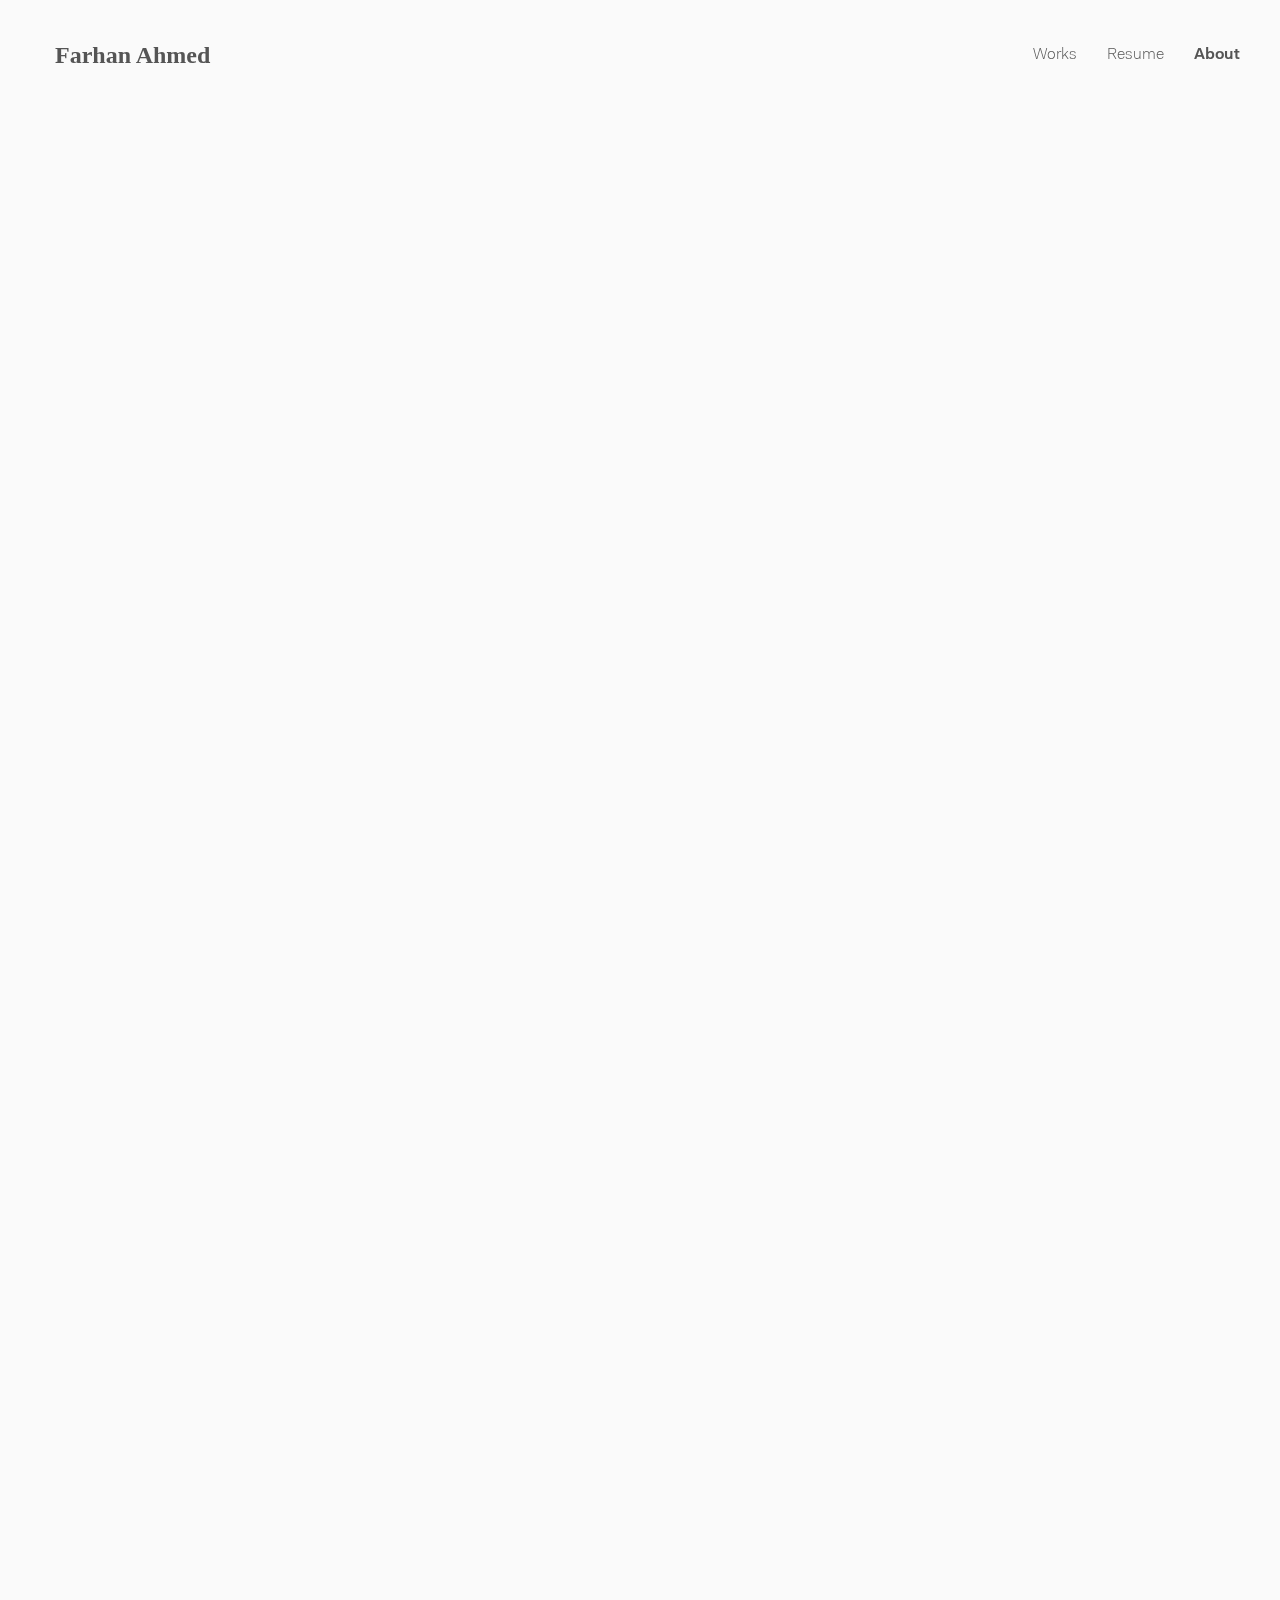
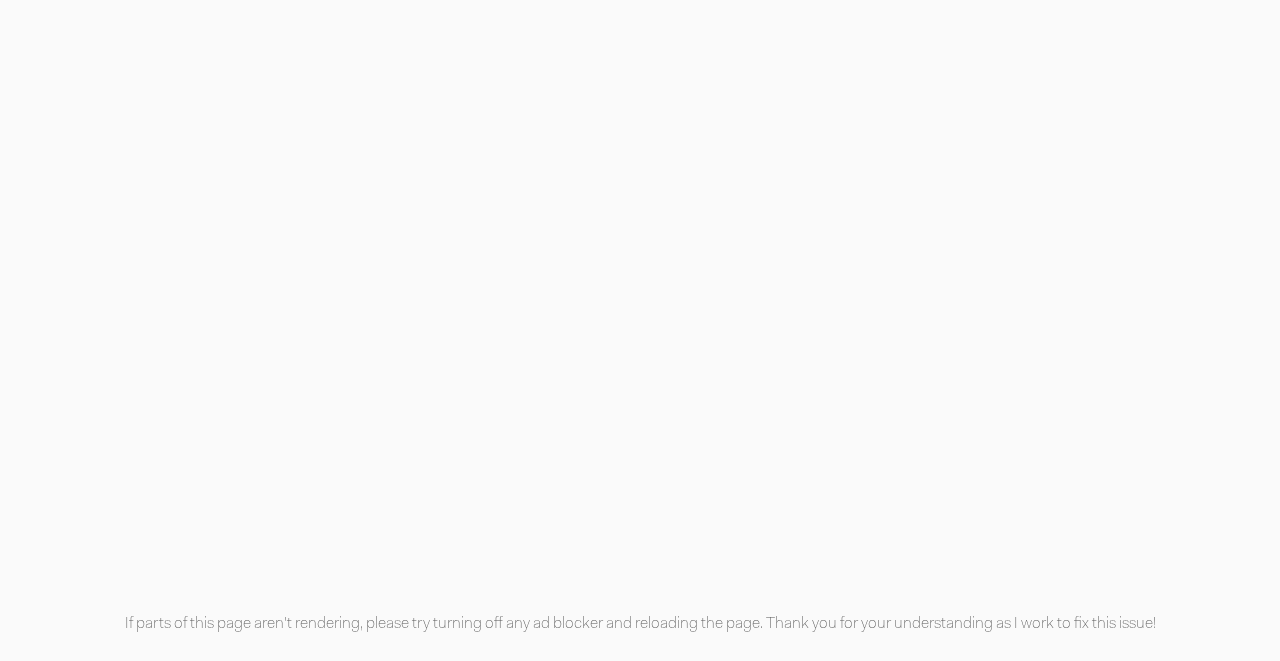
==== commit 22c7c09c: "Footer-message-adblock" ====
--- a/html/about-me.html
+++ b/html/about-me.html
@@ -86,7 +86,7 @@
             <div class="col-lg-7 col-md-7 col-sm-7 col-xs-12">
               <!-- Add different photos of activities and make the page more fun :) -->
               <h2>Hi, I'm Farhan o/</h2>
-              <h6><span class="h6-T">Forward</span> Thinking Designer</h6>
+              <h6><span class="h6-T">Forward </span>Thinking Designer</h6>
               <br>
               <br>
               <div class="class hidden-lg hidden-md hidden-sm col-xs-12" style="padding:0px;">
@@ -157,7 +157,7 @@
             <a href="mailto:kaizufarhan@gmail.com" target="_blank"><i class="fa fa-envelope-o fa-lg" aria-hidden="true"></i></a>
           </p>
           <br>
-          <!-- <p class="footer-text-small">Tony Yanfeng Jin © 2017-2018 All Rights Reserved</p> -->
+          <p class="footer-text-small">If parts of this page aren't rendering, please try turning off any ad blocker and reloading the page. Thank you for your understanding as I work to fix this issue!</p>
 
         </div>
       </div>
--- a/css/style.css
+++ b/css/style.css
@@ -19,17 +19,14 @@
     --highlight-google: #366FF225;
     --highlight-about: #ffdcc5;
     --highlight-nasa: #ffcfc7;
+    --highlight-busybee: #fae195;
 
     --nasa-color:#E4002B;
+    --busybee-color: #F9CB42;
     --ubapp-color:#005BBB;
-    --THD-color:#F96302;
-    --eatxplore-color:#F9CB42;
     --fordscooter-color: #1A72C4;
-    --walker-color:#5AD1FF;
     --about-color: #FF4500;
-    --cookfresh-color: #CFEB68;
-    --photos-color:#1A73E8;
-    --google-color:#366FF2;
+
 }
 
 
@@ -103,12 +100,13 @@
   color: var(--ubapp-color) !important;
 }
 
-.video-feature-title-eatxplore {
-  color: var(--eatxplore-color) !important;
-}
-
 .video-feature-title-fordscooter {
   color: var(--fordscooter-color) !important;
+
+}
+
+.video-feature-title-busybee {
+  color: var(--busybee-color) !important;
 
 }
 
@@ -155,8 +153,18 @@
   line-height: 20px !important;
 }
 
-.bg-nasa {
+/* .bg-nasa {
   background: url('../assets/nasa/bg-nasa-highlight-reel.mp4') no-repeat center center;
+  background-size: cover;
+} */
+
+.bg-nasa-roborun {
+  background: url('../assets/nasa/solution-roborun.mp4') no-repeat center center;
+  background-size: cover;
+}
+
+.bg-busy-bee {
+  background: url('../assets/busy_bee/background.png') no-repeat center center;
   background-size: cover;
 }
 
@@ -552,6 +560,14 @@
   transition: background-position 0.8s ease-out;
 }
 
+.highlight-busybee {
+  background-image: linear-gradient(to right, transparent 50%, var(--highlight-busybee) 50%);
+}
+
+.highlight-busybee.shown {
+  background-image: linear-gradient(to right, transparent 50%, var(--highlight-busybee) 50%);
+}
+
 .highlight-nasa {
   background-image: linear-gradient(to right, transparent 50%, var(--highlight-nasa) 50%);
 }
@@ -612,6 +628,11 @@
 
 .ubapp-h5{
   border-left: 6px solid var(--ubapp-color);
+  padding-left: 28px;
+}
+
+.busybee-h5{
+  border-left: 6px solid var(--busybee-color);
   padding-left: 28px;
 }
 
@@ -1287,18 +1308,6 @@
     z-index: -1;
   }
 
-  .bg-nasa video {
-    position: absolute;
-    top: 50%;
-    left: 50%;
-    width: 100%;
-    height: 100%;
-    object-fit: cover;
-    transform: translate(-50%, -50%);
-    z-index: -1;
-    overflow: hidden;
-  }
-
   /* .mute-button {
     position: absolute;
     top: 20px;
@@ -1317,6 +1326,30 @@
     background: url('../assets/nasa/bg-nasa-highlight-reel.mp4') no-repeat center center;
     background-size: cover;
   } */
+
+  .bg-nasa-roborun {
+    position: absolute;
+    width: 100%;
+    height: 100%;
+    top: 0;
+    left: 0;
+    z-index: -1;
+    overflow: hidden;
+  }
+  
+  .bg-nasa-roborun video {
+    position: absolute;
+    top: 60%;
+    left: 50%;
+    min-width: 100%;
+    min-height: 100%;
+    width: auto;
+    height: auto;
+    transform: translate(-50%, -50%);
+    object-fit: cover;
+    z-index: -1;
+  }
+
 
   .bg-fordscooter {
     background: url('../assets/ford-scooter/bg-fordscooter-1.png') no-repeat center center;
@@ -1481,7 +1514,7 @@
     font-weight: 100;
     color: var(--primary-black);
     text-align: center;
-    font-size: 10px;
+    font-size: 16px;
   }
 
   .footer-icons p {
@@ -1548,6 +1581,11 @@
     left:0;
     z-index: -1;
   }
+  
+  .bg-ubapp {
+    background: url('../assets/ubapp/bg-ubapp-mobile.png') no-repeat center center;
+    background-size:cover;
+  }
 
   .bg-walker {
     background: url('../assets/walker-jumbotron-mobile.jpg') no-repeat center center;
@@ -1558,6 +1596,7 @@
     background: url('../assets/up-jumbotron-mobile.jpg') no-repeat center center;
     background-size:cover;
   }
+
 
   .xs-hidden-manual {
     display:none;
@@ -2045,4 +2084,74 @@
   width:220px;
 }
 
-
+/* cards / what I provide section */
+
+.help-section {
+  text-align: center;
+  padding: 40px;
+  font-family: 'Fakt';
+  margin-top: 100px; /* creates enough space top for users to scroll to see help section */
+  margin-bottom: 100px;
+}
+
+
+.help-section h2 {
+  font-size: 24px;
+  color: var(--primary-black); /* Use an existing color variable if needed */
+  margin-bottom: 20px;
+}
+
+.cards-container {
+  display: flex;
+  justify-content: center;
+  gap: 30px;
+}
+
+.help-card {
+  background-color: #ffffff; /* Background color */
+  padding: 20px;
+  border: solid #e6e6e6 1.5px;
+  border-radius: 16px;
+  box-shadow: 0 4px 6px rgba(0, 0, 0, 0.1);
+  width: 300px;
+  text-align: left;
+}
+
+
+.help-card h3 {
+  font-size: 18px;
+  color: var(--secondary-black); /* Adjust color if needed */
+  margin-bottom: 10px;
+}
+
+.help-card p {
+  font-size: 20px;
+  color: var(--primary-text);
+  margin-bottom: 30px;
+}
+
+.help-card a {
+  font-size: 14px;
+  color: var(--primary-black);
+  text-decoration: none;
+  font-weight: bold;
+}
+
+
+.help-card a:hover {
+  text-decoration: underline;
+}
+
+@media (max-width: 733px) {
+  .cards-container {
+    flex-direction: column;
+    align-items: center; /* Centers the cards */
+  }
+
+  .help-card {
+    width: 100%; /* Takes full width available */
+    max-width: 90%; /* Ensures a margin around the cards */
+  }
+}
+
+
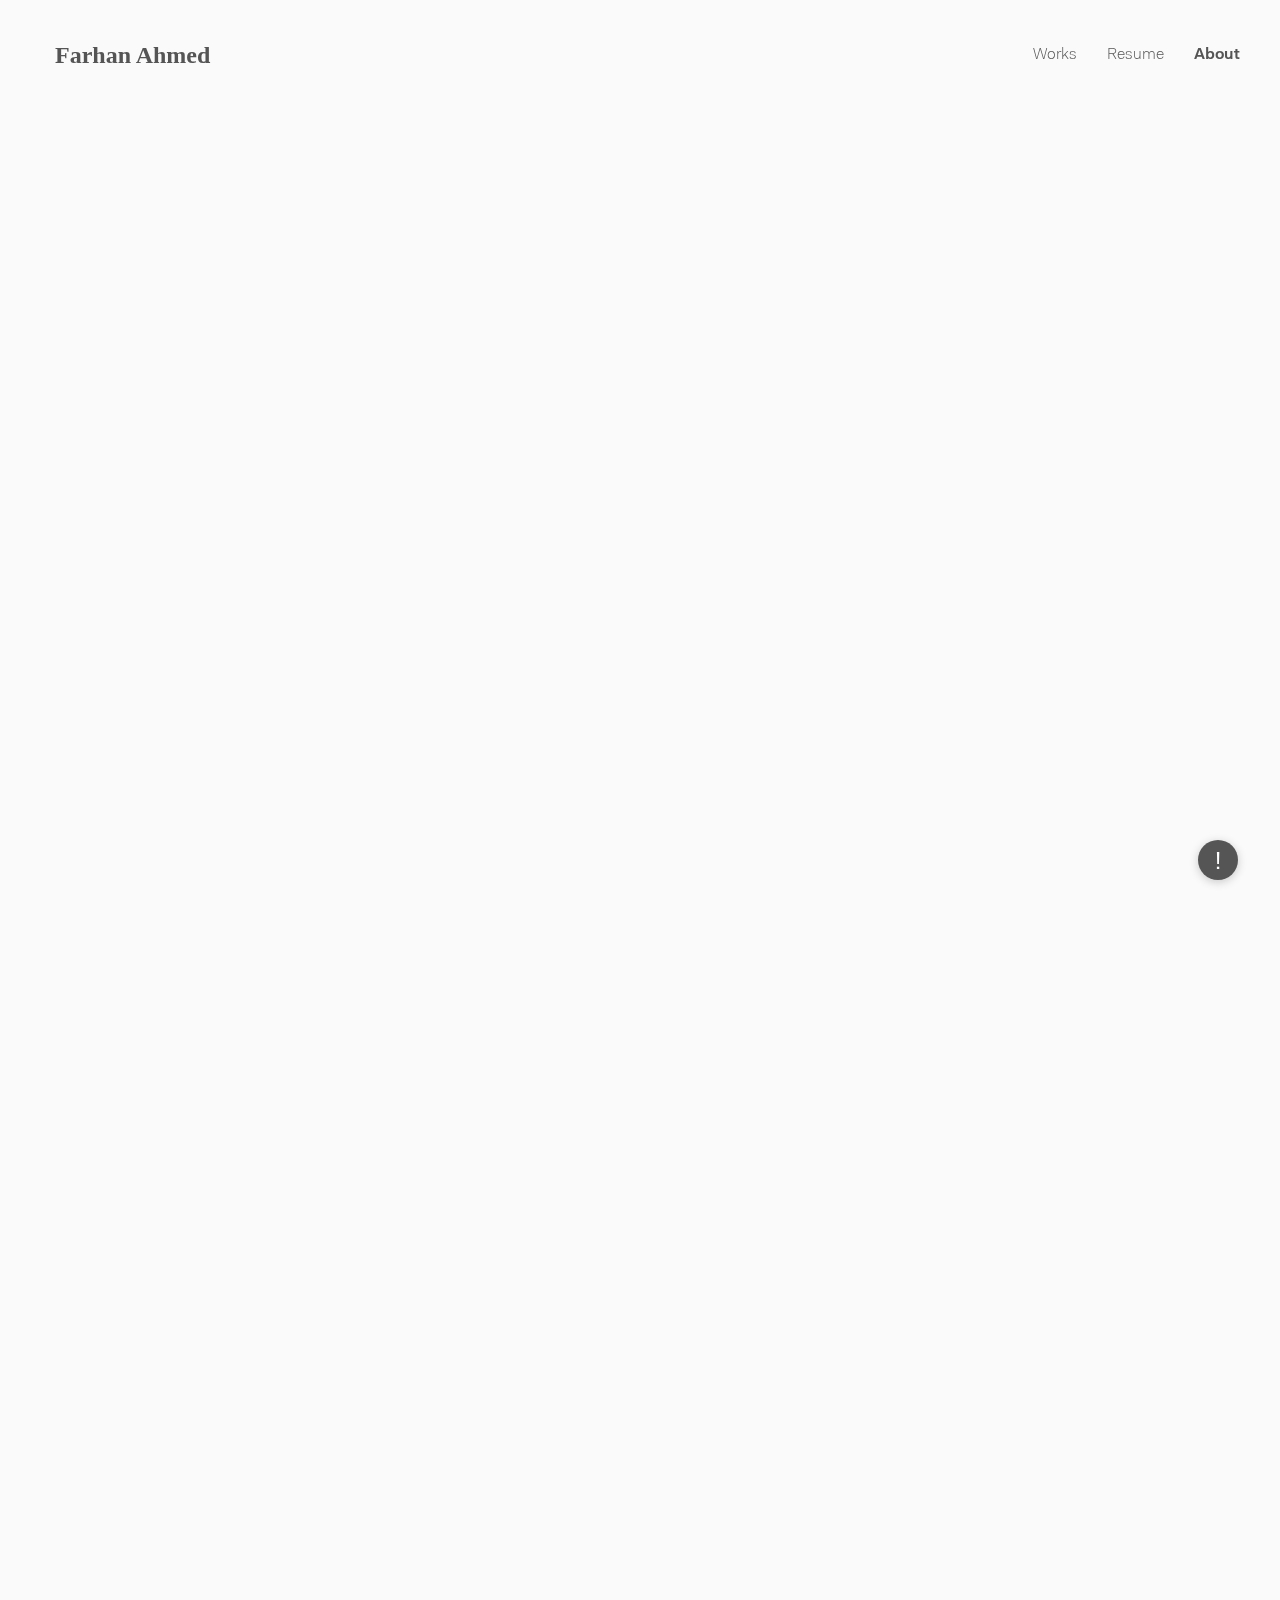
==== commit 5e0d7179: "adding-notification-message-button" ====
--- a/html/about-me.html
+++ b/html/about-me.html
@@ -78,6 +78,12 @@
         </ul>
       </div>
     </nav>
+
+    <!-- exclamation point button-->
+    <button id="info-button" class="info-button" onclick="toggleInfoMessage()">!</button>
+    <div id="info-message" class="info-message">
+      If parts of this page aren't rendering, please try turning off any ad blocker or switching to Safari / Microsoft Edge. Thank you for your understanding as I work to fix this issue!
+    </div>
     
     <div class="container-fluid ">
       <div class="row" id="about-content" data-aos="fade-up" data-aos-duration="600">
@@ -157,7 +163,6 @@
             <a href="mailto:kaizufarhan@gmail.com" target="_blank"><i class="fa fa-envelope-o fa-lg" aria-hidden="true"></i></a>
           </p>
           <br>
-          <p class="footer-text-small">If parts of this page aren't rendering, please try turning off any ad blocker and reloading the page. Thank you for your understanding as I work to fix this issue!</p>
 
         </div>
       </div>
--- a/css/style.css
+++ b/css/style.css
@@ -2155,3 +2155,49 @@
 }
 
 
+/* sticky exclamation point button */
+
+.info-button {
+  position: fixed;  /* Fixed position to ensure it stays on the screen */
+  bottom: 20px;     /* Distance from the bottom of the screen */
+  right: 42px;      /* Distance from the right side of the screen */
+  background-color: #555555; /* Red background */
+  color: white;
+  border: none;
+  border-radius: 50%;
+  width: 40px;      /* Slightly larger size for better visibility */
+  height: 40px;
+  font-size: 24px;
+  cursor: pointer;
+  text-align: center;
+  line-height: 40px;
+  box-shadow: 0 2px 10px rgba(0, 0, 0, 0.2);
+  z-index: 1000;    /* High z-index to ensure it's always on top */
+}
+
+
+.info-message {
+  display: none;
+  position: fixed;
+  bottom: 70px;    /* Display message slightly above the button */
+  right: 20px;
+  background-color: #ffffff;
+  color: #111111;
+  border: 1px solid #dddddd;
+  padding: 10px;
+  border-radius: 5px;
+  box-shadow: 0 2px 10px rgba(0, 0, 0, 0.2);
+  width: 300px;
+  z-index: 1000;
+}
+
+.info-message::before {
+  content: '';
+  position: absolute;
+  bottom: -10px;   /* Align the arrow below the message box */
+  right: 15px;
+  border-width: 10px;
+  border-style: solid;
+  border-color: #ffffff transparent transparent transparent;
+}
+
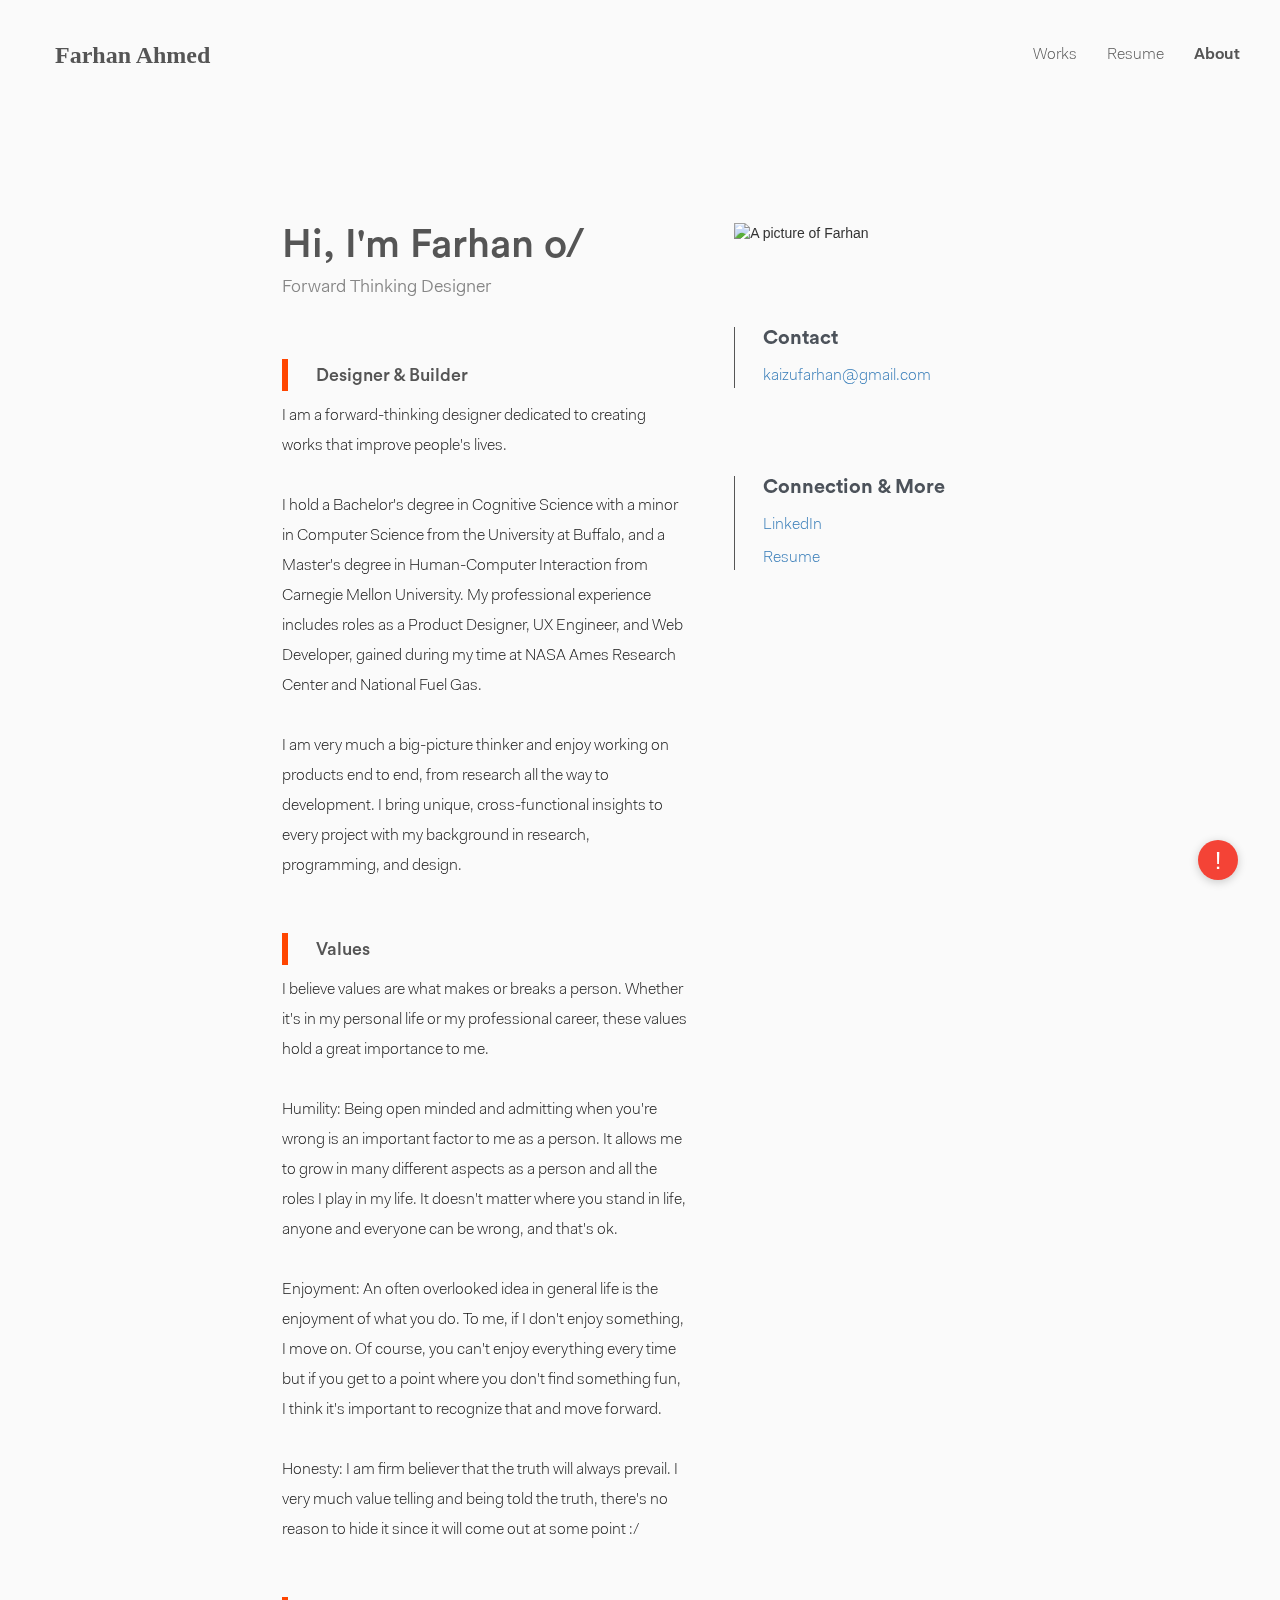
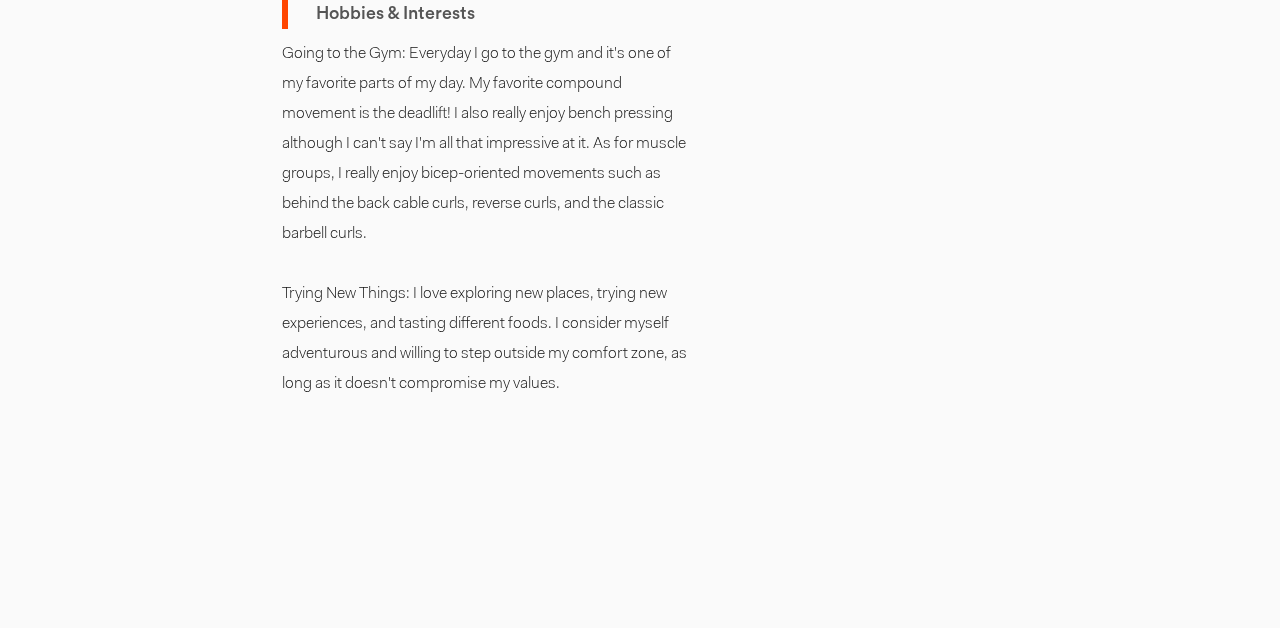
==== commit 2e3086fd: "testing-jqeury" ====
--- a/html/about-me.html
+++ b/html/about-me.html
@@ -29,7 +29,7 @@
     
     <!-- Latest compiled and minified CSS -->
 <!-- jQuery -->
-<script src="https://cdn.bootcss.com/jquery/2.1.1/jquery.min.js"></script>
+<!-- <script src="https://cdn.bootcss.com/jquery/2.1.1/jquery.min.js"></script> -->
 <link rel="stylesheet" href="https://maxcdn.bootstrapcdn.com/bootstrap/3.3.7/css/bootstrap.min.css" integrity="sha384-BVYiiSIFeK1dGmJRAkycuHAHRg32OmUcww7on3RYdg4Va+PmSTsz/K68vbdEjh4u" crossorigin="anonymous">
 
 <link rel="shortcut icon" type="image/x-icon" href="../../assets/logos/farhan_logo.ico">
@@ -38,7 +38,7 @@
 <link rel="stylesheet" href="https://maxcdn.bootstrapcdn.com/bootstrap/3.3.7/css/bootstrap-theme.min.css" integrity="sha384-rHyoN1iRsVXV4nD0JutlnGaslCJuC7uwjduW9SVrLvRYooPp2bWYgmgJQIXwl/Sp" crossorigin="anonymous">
 
 <!-- jQuery bootstrap.min.js-->
-<script src="https://cdn.bootcss.com/jquery/2.1.1/jquery.min.js"></script>
+<script src="https://ajax.googleapis.com/ajax/libs/jquery/3.7.1/jquery.min.js"></script>
 
 <!-- Latest compiled and minified JavaScript -->
 <script src="https://maxcdn.bootstrapcdn.com/bootstrap/3.3.7/js/bootstrap.min.js" integrity="sha384-Tc5IQib027qvyjSMfHjOMaLkfuWVxZxUPnCJA7l2mCWNIpG9mGCD8wGNIcPD7Txa" crossorigin="anonymous"></script>
--- a/css/style.css
+++ b/css/style.css
@@ -2161,7 +2161,7 @@
   position: fixed;  /* Fixed position to ensure it stays on the screen */
   bottom: 20px;     /* Distance from the bottom of the screen */
   right: 42px;      /* Distance from the right side of the screen */
-  background-color: #555555; /* Red background */
+  background-color: #f44336; /* Red background */
   color: white;
   border: none;
   border-radius: 50%;
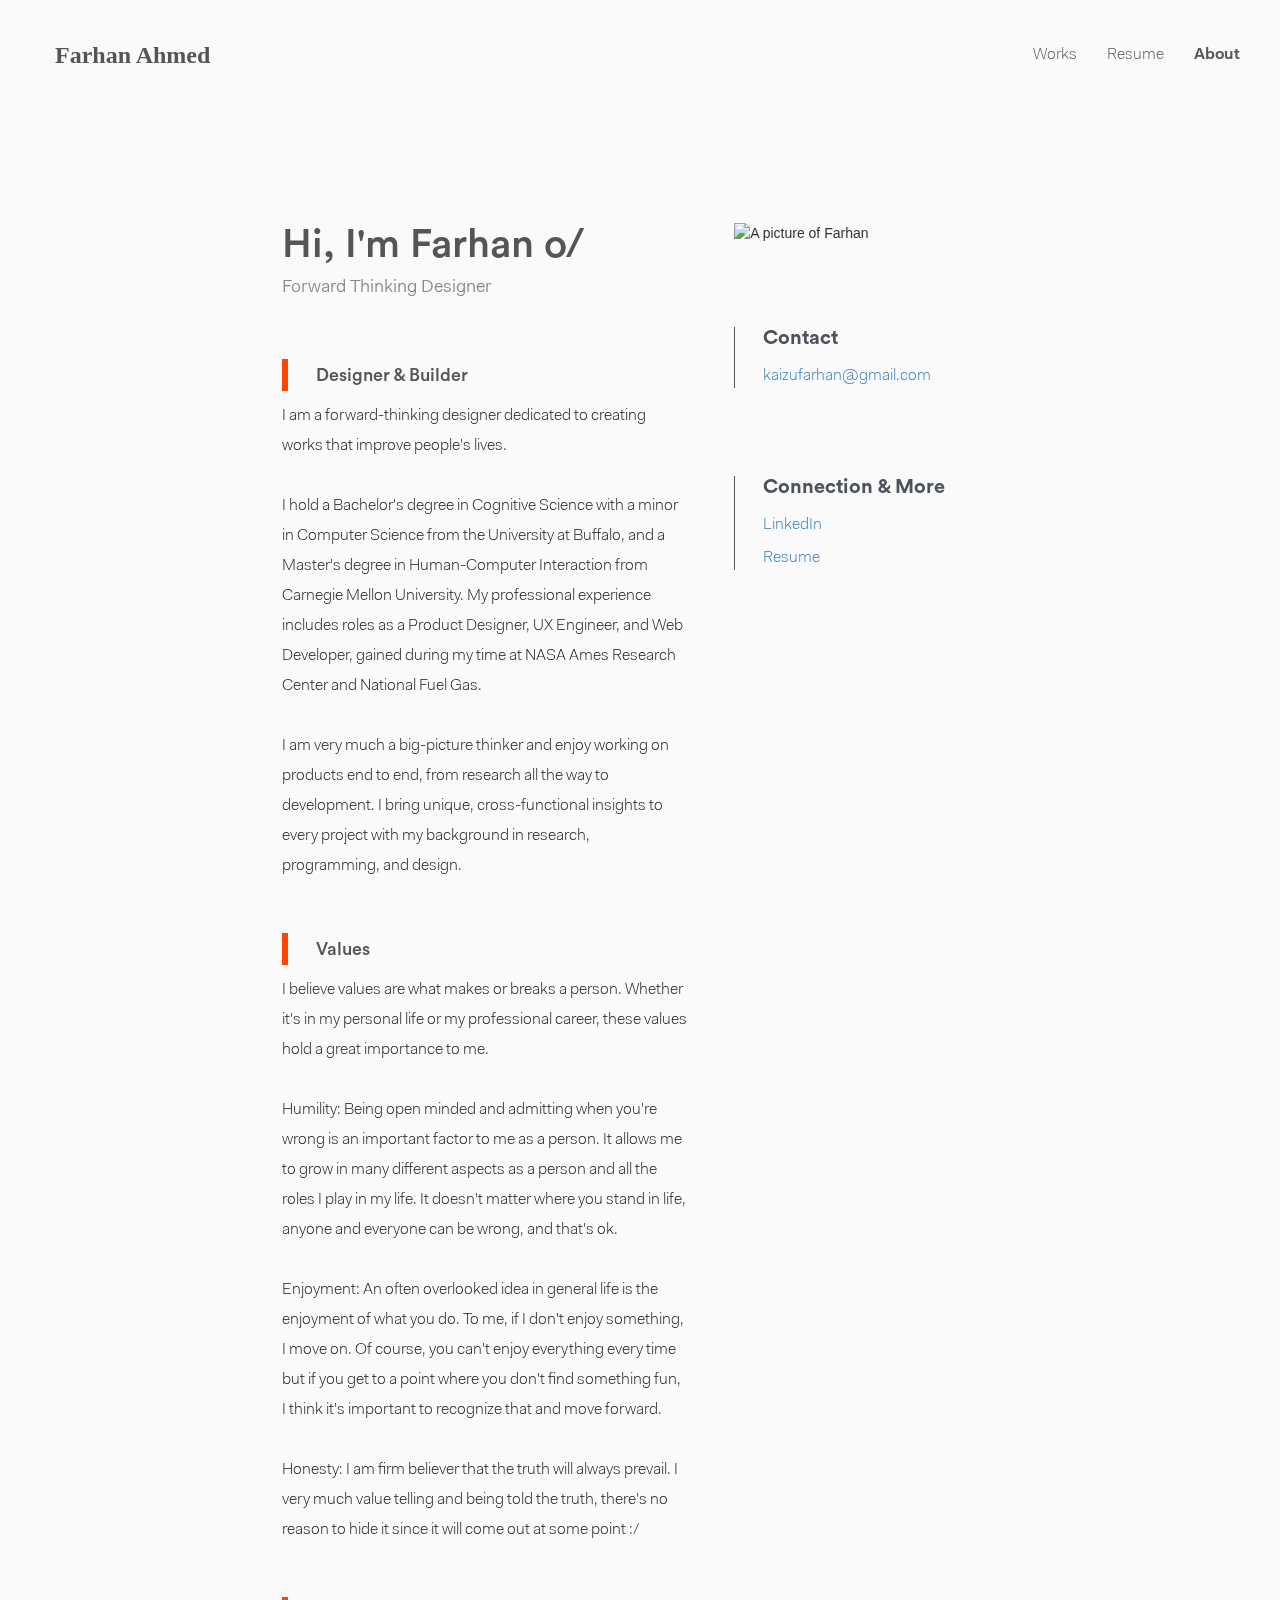
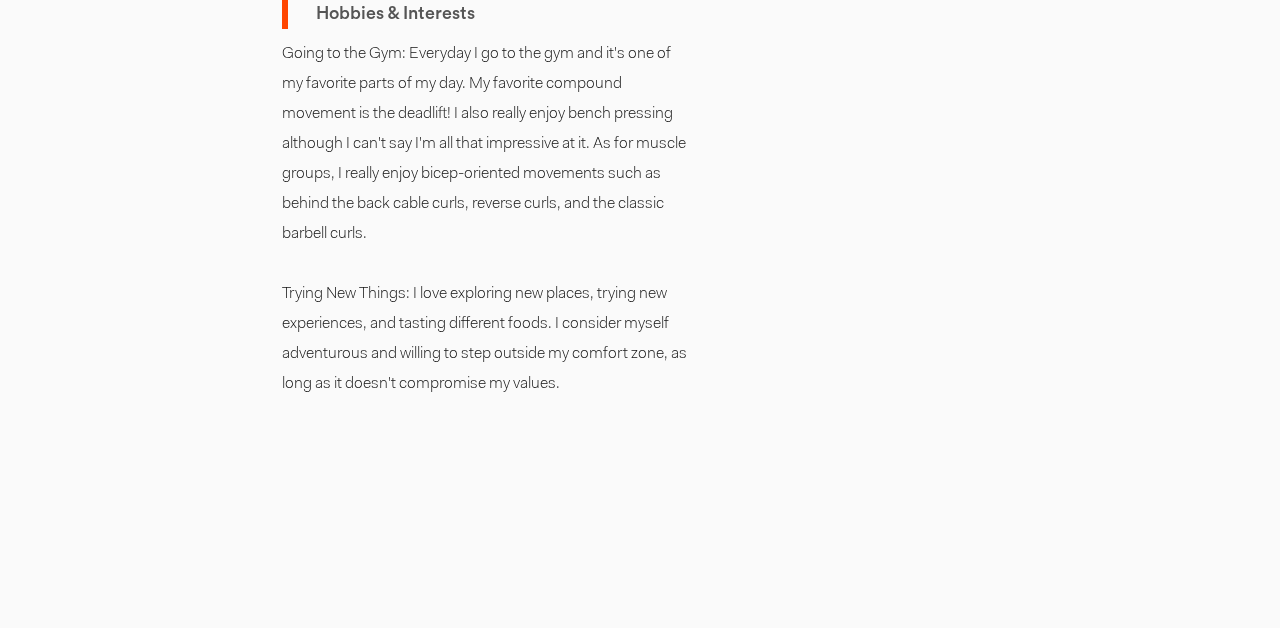
==== commit 632d7cb2: "removed-exclaimation-point" ====
--- a/html/about-me.html
+++ b/html/about-me.html
@@ -80,10 +80,10 @@
     </nav>
 
     <!-- exclamation point button-->
-    <button id="info-button" class="info-button" onclick="toggleInfoMessage()">!</button>
+    <!-- <button id="info-button" class="info-button" onclick="toggleInfoMessage()">!</button>
     <div id="info-message" class="info-message">
       If parts of this page aren't rendering, please try turning off any ad blocker or switching to Safari / Microsoft Edge. Thank you for your understanding as I work to fix this issue!
-    </div>
+    </div> -->
     
     <div class="container-fluid ">
       <div class="row" id="about-content" data-aos="fade-up" data-aos-duration="600">
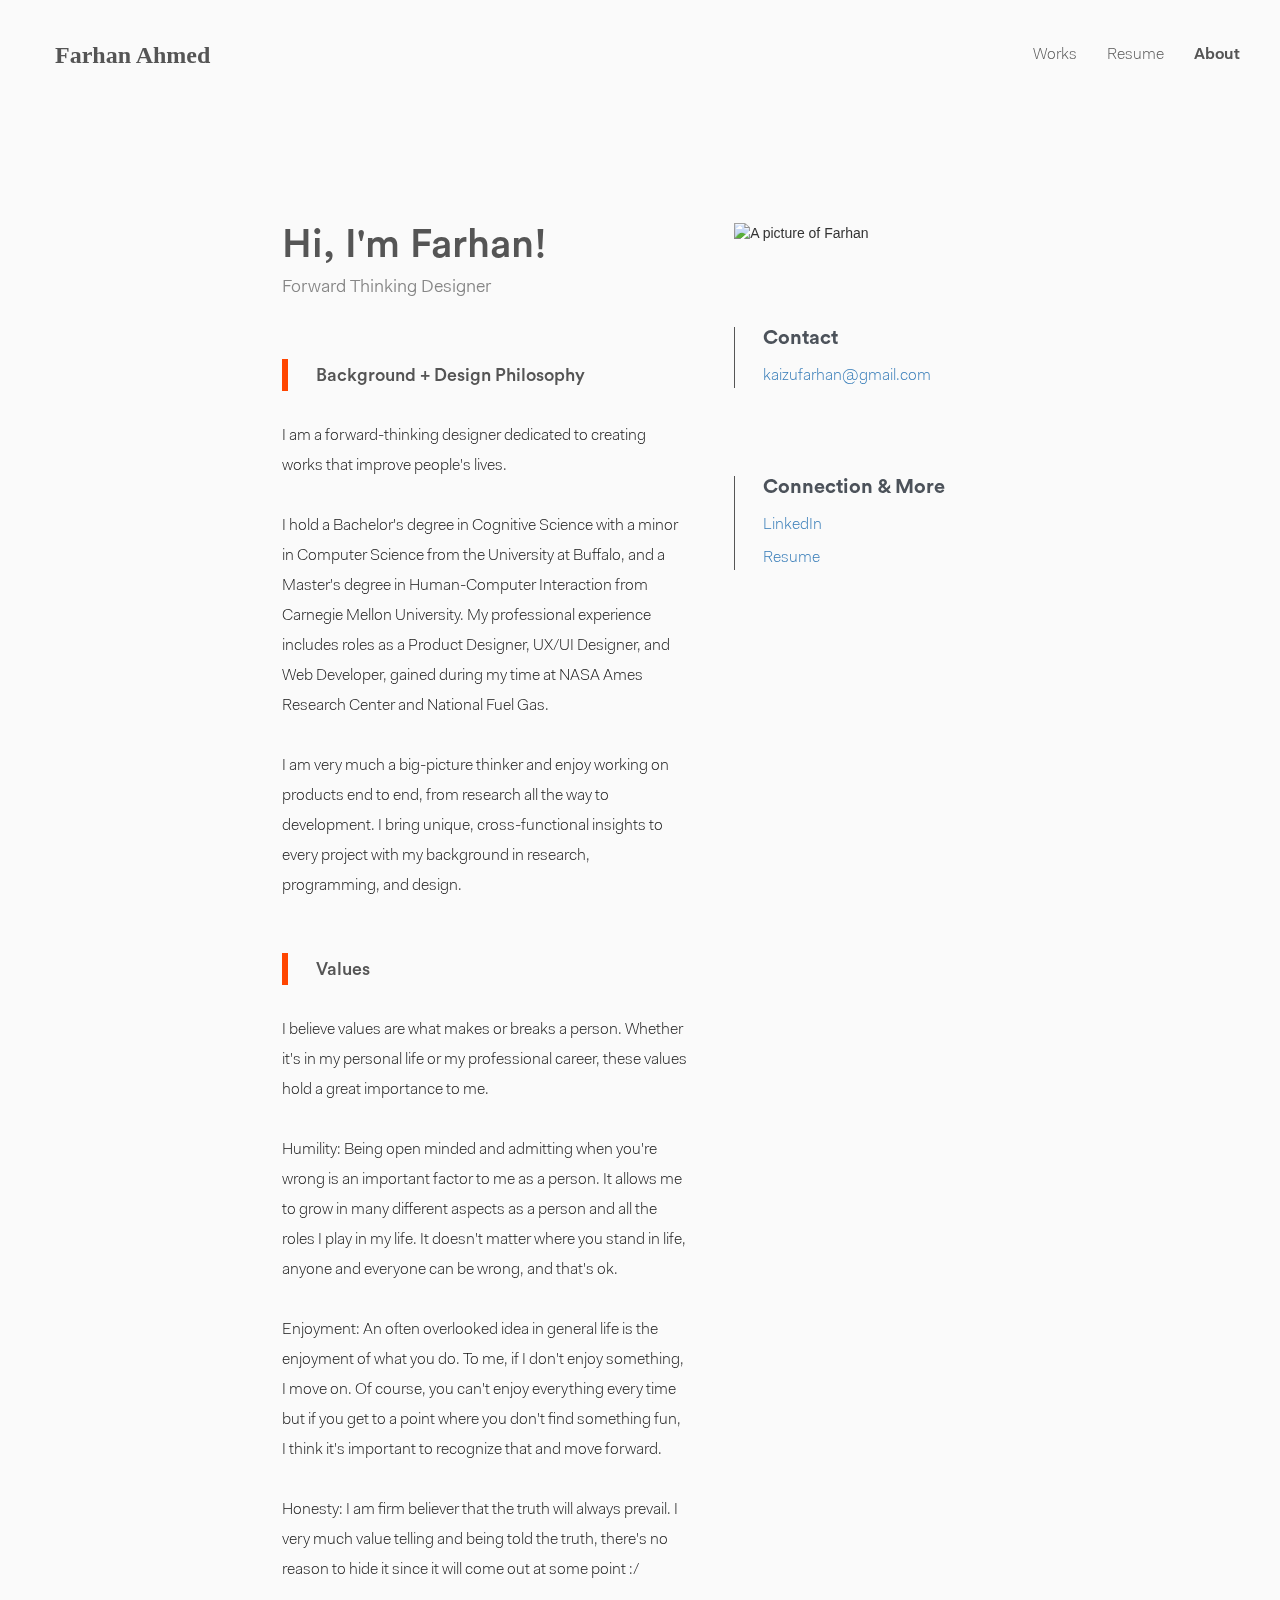
==== commit e55a8509: "resume-about-update" ====
--- a/html/about-me.html
+++ b/html/about-me.html
@@ -63,7 +63,6 @@
     <nav class="navbar navbar-default navbar-fixed-top" role="navigation">
       <div class="navbar-header">
         <button type="button" class="navbar-toggle" data-toggle="collapse" data-target="#collapsible-nav">
-          <span class="sr-only">切换导航</span>
           <span class="icon-bar"></span>
           <span class="icon-bar"></span>
           <span class="icon-bar"></span>
@@ -91,7 +90,7 @@
           <div class="row">
             <div class="col-lg-7 col-md-7 col-sm-7 col-xs-12">
               <!-- Add different photos of activities and make the page more fun :) -->
-              <h2>Hi, I'm Farhan o/</h2>
+              <h2>Hi, I'm Farhan!</h2>
               <h6><span class="h6-T">Forward </span>Thinking Designer</h6>
               <br>
               <br>
@@ -100,10 +99,11 @@
                 <br><br>
               </div>
               <div class="subgroup">
-                <h5 class="about-h5">Designer & Builder</h5>
+                <h5 class="about-h5">Background + Design Philosophy</h5>
+                <br>
                 <p class="small-margin-bottom">I am a forward-thinking designer dedicated to creating works that improve people's lives.<br><br>
 
-                  <span class="highlight highlight-about">I hold a Bachelor's degree in Cognitive Science with a minor in Computer Science from the University at Buffalo</span>, and a <span class="highlight highlight-about">Master's degree in Human-Computer Interaction from Carnegie Mellon University.</span> My professional experience includes roles as a Product Designer, UX Engineer, and Web Developer, gained during <span class="highlight highlight-about">my time at NASA Ames Research Center and National Fuel Gas.</span>
+                  I hold a <span class="highlight highlight-about">Bachelor's degree in Cognitive Science with a minor in Computer Science from the University at Buffalo</span>, and a <span class="highlight highlight-about">Master's degree in Human-Computer Interaction from Carnegie Mellon University.</span> My professional experience includes roles as a Product Designer, UX/UI Designer, and Web Developer, gained during my time at <span class="highlight highlight-about">NASA Ames Research Center</span> and <span class="highlight highlight-about">National Fuel Gas.</span>
                   <br><br>
                 
                   I am very much a big-picture thinker and enjoy working on products end to end, from research all the way to development. I bring unique, cross-functional insights to every project with my background in research, programming, and design. 
@@ -113,6 +113,7 @@
               <!-- <br> -->
               <div class="subgroup">
                 <h5 class="about-h5">Values</h5>
+                <br>
                 <p class="small-margin-bottom">I believe values are what makes or breaks a person. Whether it's in my personal life or my professional career, these values hold a great importance to me. <br><br>
 
                   <span class="highlight highlight-about">Humility:</span> Being open minded and admitting when you're wrong is an important factor to me as a person. It allows me to grow in many different aspects as a person and all the roles I play in my life.  <span class="highlight highlight-about">It doesn't matter where you stand in life, anyone and everyone can be wrong, and that's ok.</span> <br><br>
@@ -125,13 +126,13 @@
               </div>
               <!-- <br> -->
               <!-- <br> -->
-              <div class="subgroup">
+              <!-- <div class="subgroup">
                 <h5 class="about-h5">Hobbies & Interests</h5>
                 <p><span class="highlight highlight-about">Going to the Gym:</span> Everyday I go to the gym and it's one of my favorite parts of my day. My favorite compound movement is the deadlift! I also really enjoy bench pressing although I can't say I'm all that impressive at it. As for muscle groups, I really enjoy bicep-oriented movements such as behind the back cable curls, reverse curls, and the classic barbell curls. <br><br>
 
                   <span class="highlight highlight-about">Trying New Things:</span> I love exploring new places, trying new experiences, and tasting different foods. I consider myself adventurous and willing to step outside my comfort zone, as long as it doesn't compromise my values.
               </p>
-              </div>
+              </div> -->
             </div>
 
             <div class="col-side col-lg-5 col-md-5 col-sm-5 col-xs-12">
